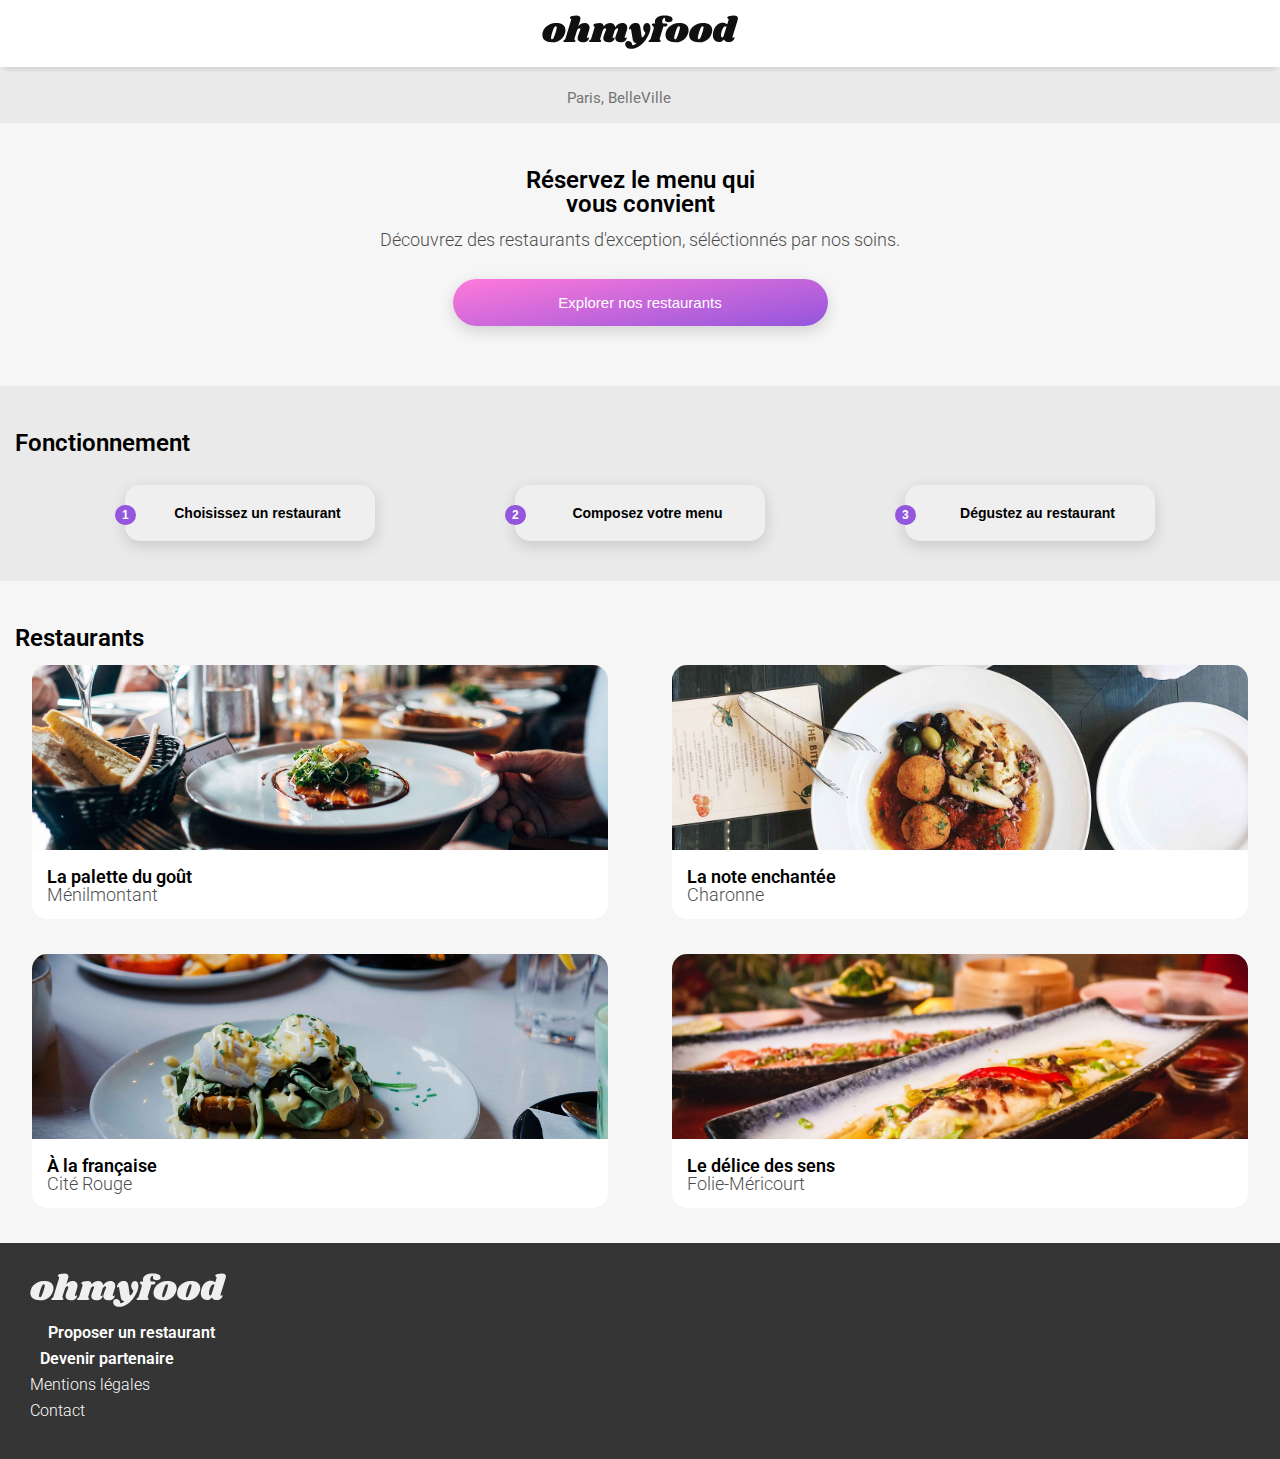
==== index.html @ f2807014 "resizing banner for desktop  menu pages" ====
<!DOCTYPE html>
<html lang="fr">
	<head>
		<meta charset="UTF-8" />
		<meta name="viewport" content="width=device-width, initial-scale=1.0" />
		<link rel="preconnect" href="https://fonts.gstatic.com" />
		<link
			href="https://fonts.googleapis.com/css2?family=Roboto:ital,wght@0,100;0,300;0,400;0,500;0,700;0,900;1,100;1,300;1,400;1,500;1,700;1,900&family=Shrikhand&display=swap"
			rel="stylesheet"
		/>
		<link
			rel="stylesheet"
			href="https://use.fontawesome.com/releases/v5.15.1/css/all.css"
			integrity="sha384-vp86vTRFVJgpjF9jiIGPEEqYqlDwgyBgEF109VFjmqGmIY/Y4HV4d3Gp2irVfcrp"
			crossorigin="anonymous"
		/>
		<link rel="stylesheet" href="styles/sass/main.css" />
		<title>Oh My Food</title>
	</head>
	<body>
		<header class="header">
			<a href="index.html">
				<img
					class="header__logo"
					src="images/logo/ohmyfood@2x.svg"
					alt="logo oh my food"
				/>
			</a>
		</header>
		<main>
			<section class="localisation">
				<form action="#">
					<i class="fas fa-map-marker-alt localisation-icon"></i>
					<input
						class="localisation__searchbar"
						type="text"
						placeholder="Paris, BelleVille"
						name="localisation"
					/>
				</form>
			</section>
			<section class="explorer">
				<h1 class="explorer__title">
					Réservez le menu qui <br />
					vous convient
				</h1>
				<p class="explorer_description">
					Découvrez des restaurants d'exception, séléctionnés par nos soins.
				</p>
				<button class="btn btn-gradient">Explorer nos restaurants</button>
			</section>
			<section class="fonctionnement">
				<h1 class="title">Fonctionnement</h1>
				<div class="container-flex">
					<div class="fonctionnement__step">
						<button class="fonctionnement__button btn">
							<i class="fas fa-mobile-alt fonctionnement__icon"></i>Choisissez
							un restaurant
						</button>
					</div>
					<div class="fonctionnement__step">
						<button class="fonctionnement__button btn">
							<i class="fas fa-list-ul fonctionnement__icon"></i> Composez votre
							menu
						</button>
					</div>
					<div class="fonctionnement__step">
						<button class="fonctionnement__button btn">
							<i class="fas fa-store fonctionnement__icon"></i>Dégustez au
							restaurant
						</button>
					</div>
				</div>
			</section>
			<section class="restaurant">
				<h1 class="title">Restaurants</h1>
				<div class="container-flex">
					<a href="menu/la_palette_du_goût.html">
						<article class="card-home">
							<img
								class="card-home__banner"
								src="images/restaurants/jay-wennington-N_Y88TWmGwA-unsplash.jpg"
								alt="La pelette du goût"
							/>
							<div class="card-home__content">
								<h2 class="card-home__title">
									La palette du goût
									<i class="far fa-heart like-icon"></i>
								</h2>
								<p>Ménilmontant</p>
							</div>
						</article>
					</a>
					<a href="menu/la_note_echantée.html">
						<article class="card-home">
							<img
								class="card-home__banner"
								src="images/restaurants/stil-u2Lp8tXIcjw-unsplash.jpg"
								alt="La note enchantée"
							/>
							<div class="card-home__content">
								<h2 class="card-home__title">
									La note enchantée <i class="far fa-heart like-icon"></i>
								</h2>
								<p>Charonne</p>
							</div>
						</article>
					</a>
					<a href="menu/à_la_française.html">
						<article class="card-home">
							<img
								class="card-home__banner"
								src="images/restaurants/toa-heftiba-DQKerTsQwi0-unsplash.jpg"
								alt="À la française"
							/>
							<div class="card-home__content">
								<h2 class="card-home__title">
									À la française <i class="far fa-heart like-icon"></i>
								</h2>
								<p>Cité Rouge</p>
							</div>
						</article>
					</a>
					<a href="menu/la_délice_des_sens.html">
						<article class="card-home">
							<img
								class="card-home__banner"
								src="images/restaurants/louis-hansel-shotsoflouis-qNBGVyOCY8Q-unsplash.jpg"
								alt="Le délice des sens"
							/>
							<div class="card-home__content">
								<h2 class="card-home__title">
									Le délice des sens
									<i class="far fa-heart like-icon"></i>
								</h2>
								<p>Folie-Méricourt</p>
							</div>
						</article>
					</a>
				</div>
			</section>
		</main>
		<footer class="footer">
			<nav class="footer__nav">
				<a href="index.html"
					><img
						class="footer__logo"
						src="images/logo/ohmyfood@2x.svg"
						alt="logo oh my food"
				/></a>

				<ul class="footer__list">
					<li class="footer__list-item">
						<i class="fas fa-utensils footer__icon footer__icon--first"></i>
						<a href="#">Proposer un restaurant</a>
					</li>
					<li class="footer__list-item">
						<i class="fas fa-hands-helping footer__icon"></i>
						<a href="#">Devenir partenaire</a>
					</li>
					<li class="footer__list-item"><a href="#">Mentions légales</a></li>
					<li class="footer__list-item"><a href="#">Contact</a></li>
				</ul>
			</nav>
		</footer>
	</body>
</html>
---- styles/sass/main.css ----
*,
*:before,
*:after {
  -webkit-box-sizing: border-box;
          box-sizing: border-box;
}

html,
body,
div,
span,
object,
iframe,
figure,
h1,
h2,
h3,
h4,
h5,
h6,
p,
blockquote,
pre,
a,
code,
em,
img,
small,
strike,
strong,
sub,
sup,
tt,
b,
u,
i,
ol,
ul,
li,
fieldset,
form,
label,
table,
caption,
tbody,
tfoot,
thead,
tr,
th,
td,
main,
canvas,
embed,
footer,
header,
nav,
section,
video {
  margin: 0;
  padding: 0;
  border: 0;
  font-size: 100%;
  font: inherit;
  vertical-align: baseline;
  text-rendering: optimizeLegibility;
  -webkit-font-smoothing: antialiased;
  -webkit-text-size-adjust: none;
     -moz-text-size-adjust: none;
      -ms-text-size-adjust: none;
          text-size-adjust: none;
}

footer,
header,
nav,
section,
main {
  display: block;
}

body {
  line-height: 1;
}

ol,
ul {
  list-style: none;
}

blockquote,
q {
  quotes: none;
}

blockquote:before,
blockquote:after,
q:before,
q:after {
  content: '';
  content: none;
}

table {
  border-collapse: collapse;
  border-spacing: 0;
}

input {
  -webkit-appearance: none;
  border-radius: 0;
}

a {
  text-decoration: none;
}

h1 {
  font-family: "Roboto", sans-serif;
  font-weight: 600;
  font-size: 24px;
  padding-bottom: 15px;
}

h3 {
  font-size: 14px;
  font-weight: 600;
  text-align: left;
}

h4 {
  font-size: 12px;
  font-weight: 200;
  text-align: left;
}

.title {
  padding: 45px 15px 15px 15px;
}

.title-restaurant {
  display: -webkit-box;
  display: -ms-flexbox;
  display: flex;
  -webkit-box-pack: justify;
      -ms-flex-pack: justify;
          justify-content: space-between;
}

.title-restaurant h1 {
  font-family: "Shrikhand", cursive;
}

.title-category {
  font-family: "Roboto", sans-serif;
  text-transform: uppercase;
  font-weight: 300;
  font-size: 14px;
  color: #353535;
  border-bottom: 3px solid #99e2d0;
  width: 30px;
  height: 20px;
}

p {
  font-family: "Roboto", sans-serif;
  font-weight: 300;
  opacity: 0.7;
  font-size: 18px;
  padding-bottom: 15px;
}

.btn {
  border: none;
  padding: 15px;
  border-radius: 15px;
  margin: 15px;
  -webkit-box-shadow: rgba(0, 0, 0, 0.15) 0px 5px 15px 0px;
          box-shadow: rgba(0, 0, 0, 0.15) 0px 5px 15px 0px;
}

.btn-menu {
  display: -webkit-box;
  display: -ms-flexbox;
  display: flex;
  -webkit-box-pack: justify;
      -ms-flex-pack: justify;
          justify-content: space-between;
  -webkit-box-align: end;
      -ms-flex-align: end;
          align-items: flex-end;
  width: 100%;
  margin: 15px 0 15px 0;
}

.btn-gradient {
  background: linear-gradient(170deg, #ff79da 0%, #9356dc 100%);
  color: white;
  font-size: 15px;
  border-radius: 25px;
  width: 60%;
}

@media (min-width: 1200px) {
  .btn-gradient {
    width: 30%;
  }
}

@media (min-width: 600px) {
  .btn-gradient {
    width: 30%;
  }
}

@media (min-width: 900px) {
  .btn-gradient {
    width: 30%;
  }
}

.like-icon:hover {
  background-color: red;
  color: red;
}

.footer {
  position: -webkit-sticky;
  position: sticky;
  top: 0;
  padding: 30px;
  background-color: #353535;
}

.footer__nav {
  color: white;
}

.footer__logo {
  max-width: 30%;
  -webkit-filter: invert(1);
          filter: invert(1);
}

.footer__list {
  padding-top: 15px;
}

.footer__list-item {
  padding-bottom: 10px;
}

.footer__list-item > :nth-child(n + 2) {
  font-weight: 600;
}

.footer__list-item > a {
  color: white;
  font-family: "Roboto", sans-serif;
  font-weight: 300;
  text-align: left;
}

.footer__icon {
  padding-right: 10px;
}

.footer__icon--first {
  padding-right: 18px;
}

.header {
  margin-bottom: 6px;
  padding: 15px;
  display: -webkit-box;
  display: -ms-flexbox;
  display: flex;
  -webkit-box-orient: vertical;
  -webkit-box-direction: normal;
      -ms-flex-direction: column;
          flex-direction: column;
  -webkit-box-align: center;
      -ms-flex-align: center;
          align-items: center;
  -webkit-box-shadow: rgba(0, 0, 0, 0.2) 0px 5px 10px;
          box-shadow: rgba(0, 0, 0, 0.2) 0px 5px 10px;
}

.localisation {
  padding: 15px;
  display: -webkit-box;
  display: -ms-flexbox;
  display: flex;
  -webkit-box-orient: vertical;
  -webkit-box-direction: normal;
      -ms-flex-direction: column;
          flex-direction: column;
  -webkit-box-align: center;
      -ms-flex-align: center;
          align-items: center;
  background-color: #eaeaea;
}

.localisation__icon {
  padding-right: 10px;
}

.localisation__searchbar {
  width: 150px;
  cursor: pointer;
  border: none;
  font-size: 15px;
  background-color: #eaeaea;
  font-family: "Roboto", sans-serif;
}

.localisation__searchbar::-webkit-input-placeholder {
  opacity: 1;
}

.localisation__searchbar:-ms-input-placeholder {
  opacity: 1;
}

.localisation__searchbar::-ms-input-placeholder {
  opacity: 1;
}

.localisation__searchbar::placeholder {
  opacity: 1;
}

.explorer {
  background-color: #f6f6f6;
  padding: 45px 15px 45px 15px;
  text-align: center;
}

.fonctionnement {
  padding-bottom: 25px;
  counter-reset: counterFonctionnement;
}

.fonctionnement__step {
  max-width: 100%;
  display: -webkit-box;
  display: -ms-flexbox;
  display: flex;
  -webkit-box-orient: vertical;
  -webkit-box-direction: normal;
      -ms-flex-direction: column;
          flex-direction: column;
  -webkit-box-align: center;
      -ms-flex-align: center;
          align-items: center;
}

.fonctionnement__button {
  font-size: 14px;
  font-weight: 600;
  padding: 20px;
  width: 250px;
  position: relative;
}

.fonctionnement__button::before {
  counter-increment: counterFonctionnement;
  content: counter(counterFonctionnement);
  color: white;
  background-color: #9356dc;
  border-radius: 100px;
  font-size: 12px;
  padding: 3px 7px 3px 7px;
  left: -10px;
  position: absolute;
}

.fonctionnement__button:hover {
  background-color: #e9d8fd;
}

.fonctionnement__button:hover .fonctionnement__icon {
  color: #9356dc;
}

.fonctionnement__icon {
  padding-right: 15px;
}

.restaurant {
  background-color: #f6f6f6;
}

.card-home {
  max-width: 90%;
  margin: auto;
  border-radius: 15px;
  background-color: white;
}

.card-home__banner {
  -o-object-fit: cover;
     object-fit: cover;
  width: 100%;
  height: 185px;
  border-radius: 15px 15px 0 0;
}

.card-home__content {
  margin: 15px;
  color: black;
}

.card-home__title {
  font-family: "Roboto", sans-serif;
  font-size: 18px;
  font-weight: 600;
  display: -webkit-box;
  display: -ms-flexbox;
  display: flex;
  -webkit-box-pack: justify;
      -ms-flex-pack: justify;
          justify-content: space-between;
}

@media (min-width: 1200px) {
  .container-flex {
    display: -webkit-box;
    display: -ms-flexbox;
    display: flex;
    -webkit-box-orient: horizontal;
    -webkit-box-direction: normal;
        -ms-flex-flow: row wrap;
            flex-flow: row wrap;
    -webkit-box-pack: space-evenly;
        -ms-flex-pack: space-evenly;
            justify-content: space-evenly;
    -webkit-box-ordinal-group: 3;
        -ms-flex-order: 2;
            order: 2;
  }
  .container-flex > a {
    width: 50%;
    margin-bottom: 20px;
  }
}

main {
  background-color: #eaeaea;
  position: relative;
  top: 0;
  left: 0;
}

.banner {
  max-width: 100%;
}

.banner__image {
  width: 100%;
  position: relative;
  top: 0;
  left: 0;
}

@media (min-width: 1200px) {
  .banner {
    height: 350px;
  }
}

.container {
  background-color: #eaeaea;
  position: relative;
  top: -50px;
  left: 0px;
  right: 0px;
  border-radius: 35px 35px 0 0;
  padding: 30px;
}

.commande {
  padding: 15px;
  display: -webkit-box;
  display: -ms-flexbox;
  display: flex;
  -webkit-box-orient: vertical;
  -webkit-box-direction: normal;
      -ms-flex-direction: column;
          flex-direction: column;
  -webkit-box-align: center;
      -ms-flex-align: center;
          align-items: center;
}
/*# sourceMappingURL=main.css.map */
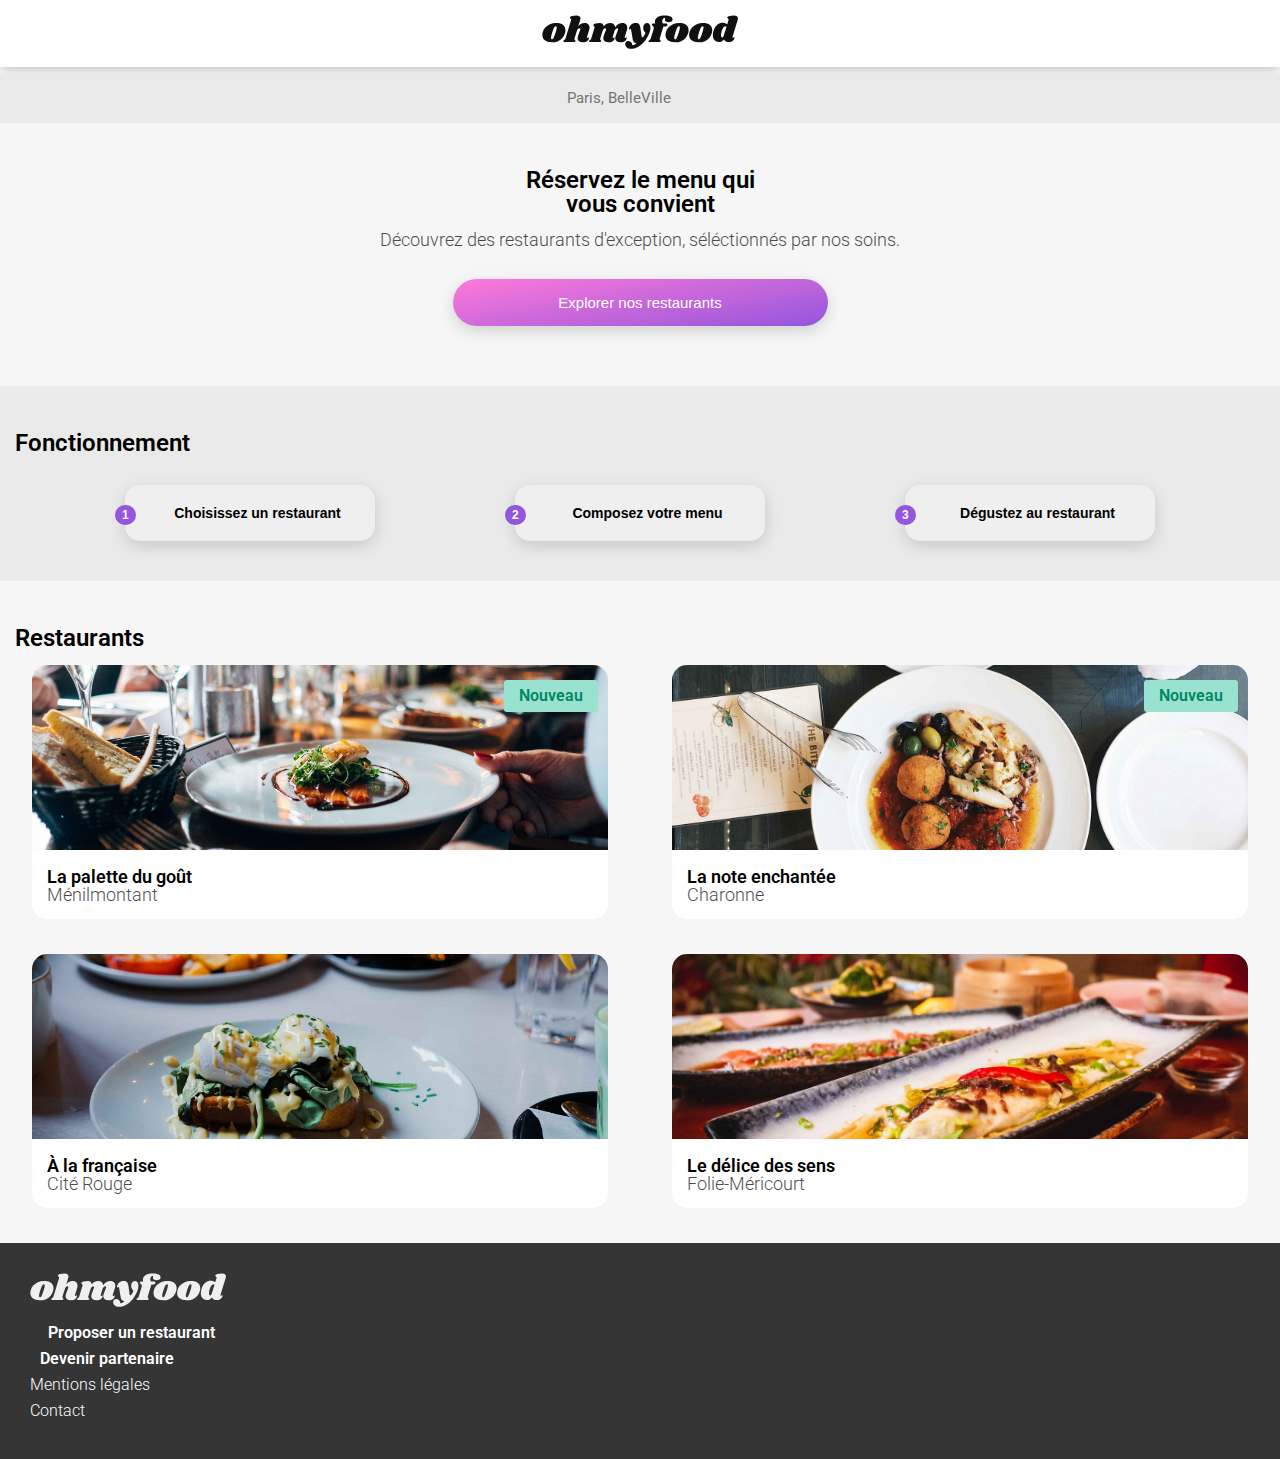
==== commit aec1ae36: "responsive side on deskstop version" ====
--- a/index.html
+++ b/index.html
@@ -82,6 +82,7 @@
 								src="images/restaurants/jay-wennington-N_Y88TWmGwA-unsplash.jpg"
 								alt="La pelette du goût"
 							/>
+							<strong class="title-new card-home__title-new">Nouveau</strong>
 							<div class="card-home__content">
 								<h2 class="card-home__title">
 									La palette du goût
@@ -98,6 +99,7 @@
 								src="images/restaurants/stil-u2Lp8tXIcjw-unsplash.jpg"
 								alt="La note enchantée"
 							/>
+							<strong class="title-new card-home__title-new">Nouveau</strong>
 							<div class="card-home__content">
 								<h2 class="card-home__title">
 									La note enchantée <i class="far fa-heart like-icon"></i>
--- a/styles/sass/main.css
+++ b/styles/sass/main.css
@@ -161,6 +161,11 @@
   height: 20px;
 }
 
+.title-new {
+  font-family: "Roboto", sans-serif;
+  font-weight: 600;
+}
+
 p {
   font-family: "Roboto", sans-serif;
   font-weight: 300;
@@ -395,6 +400,17 @@
   margin: auto;
   border-radius: 15px;
   background-color: white;
+  position: relative;
+}
+
+.card-home__title-new {
+  background-color: #99e2d0;
+  color: #008766;
+  padding: 8px 15px 8px 15px;
+  border-radius: 3px;
+  position: absolute;
+  top: 15px;
+  right: 10px;
 }
 
 .card-home__banner {
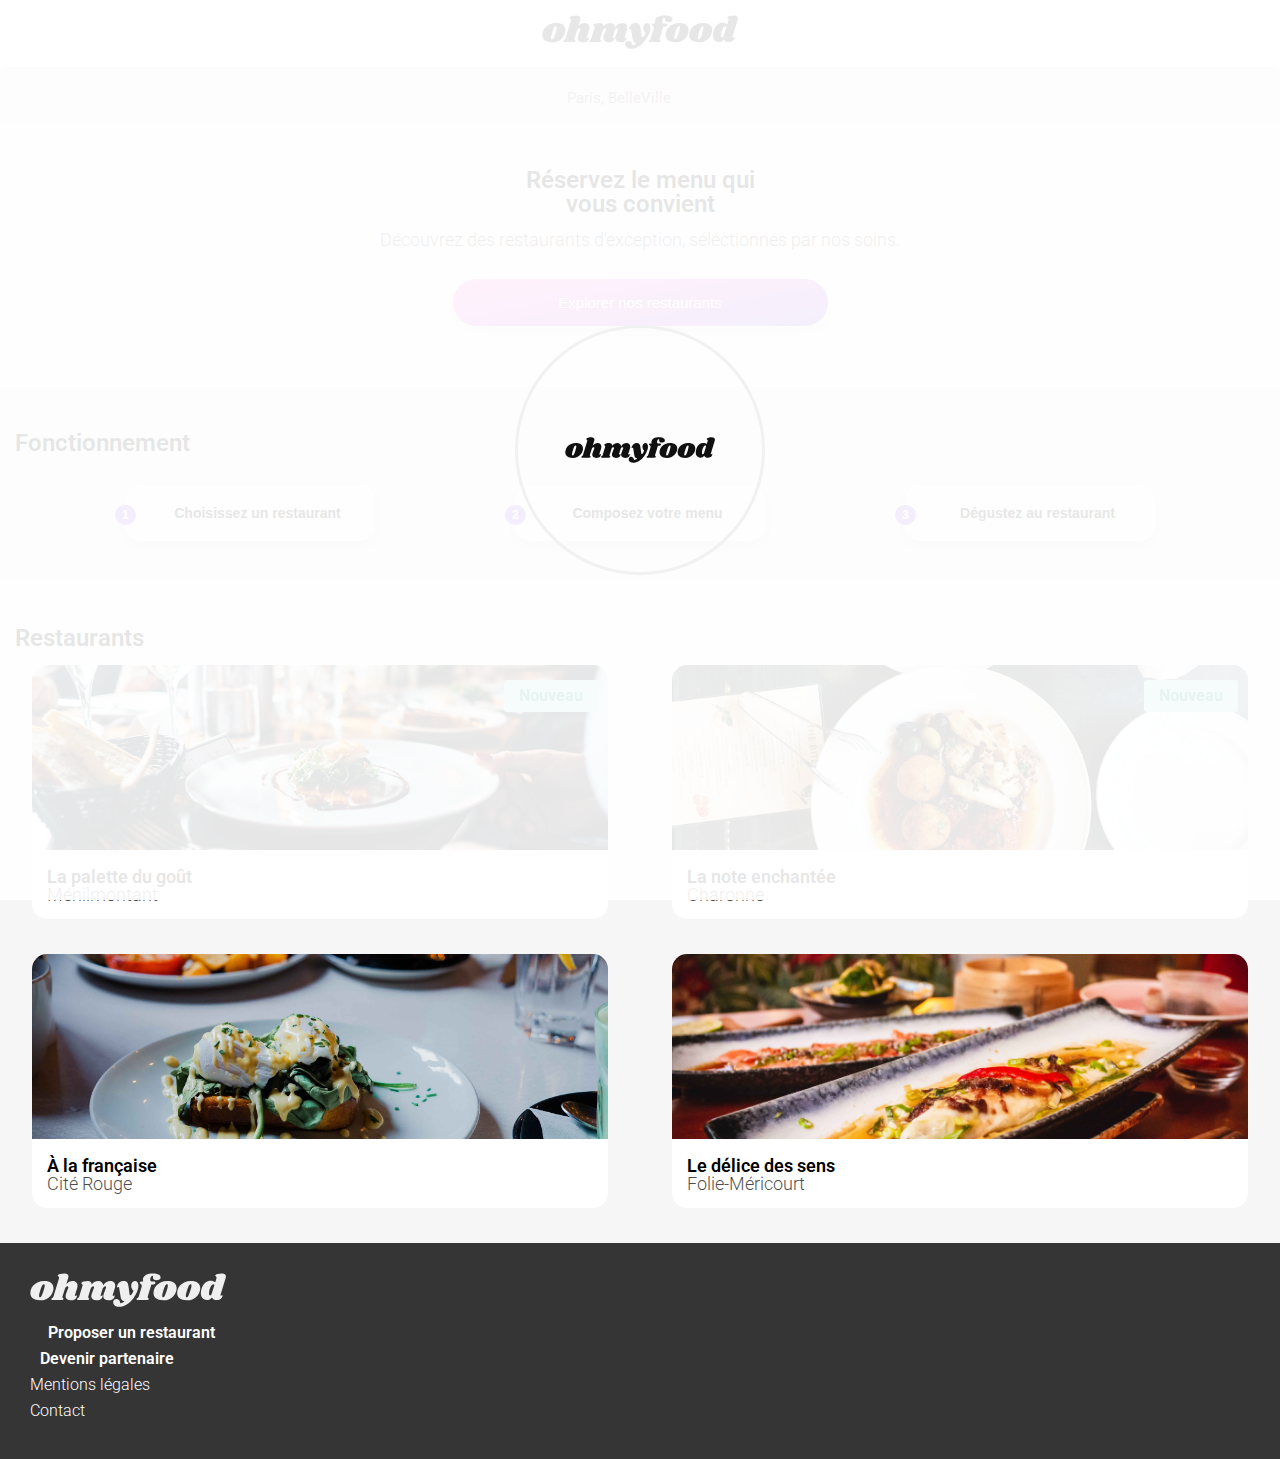
==== commit f4402728: "Adding loader to the page" ====
--- a/index.html
+++ b/index.html
@@ -18,6 +18,12 @@
 		<title>Oh My Food</title>
 	</head>
 	<body>
+		<div class="loader-page">
+			<div class="wrapper">
+				<div class="circle"></div>
+				<img src="images/logo/ohmyfood@2x.svg" alt="logo" />
+			</div>
+		</div>
 		<header class="header">
 			<a href="index.html">
 				<img
@@ -86,7 +92,10 @@
 							<div class="card-home__content">
 								<h2 class="card-home__title">
 									La palette du goût
-									<i class="far fa-heart like-icon"></i>
+									<span class="like">
+										<i class="far fa-heart dislike-icon"></i>
+										<i class="fas fa-heart like-icon"></i>
+									</span>
 								</h2>
 								<p>Ménilmontant</p>
 							</div>
@@ -102,7 +111,11 @@
 							<strong class="title-new card-home__title-new">Nouveau</strong>
 							<div class="card-home__content">
 								<h2 class="card-home__title">
-									La note enchantée <i class="far fa-heart like-icon"></i>
+									La note enchantée
+									<span class="like">
+										<i class="far fa-heart dislike-icon"></i>
+										<i class="fas fa-heart like-icon"></i>
+									</span>
 								</h2>
 								<p>Charonne</p>
 							</div>
@@ -117,7 +130,11 @@
 							/>
 							<div class="card-home__content">
 								<h2 class="card-home__title">
-									À la française <i class="far fa-heart like-icon"></i>
+									À la française
+									<span class="like">
+										<i class="far fa-heart dislike-icon"></i>
+										<i class="fas fa-heart like-icon"></i>
+									</span>
 								</h2>
 								<p>Cité Rouge</p>
 							</div>
@@ -133,7 +150,10 @@
 							<div class="card-home__content">
 								<h2 class="card-home__title">
 									Le délice des sens
-									<i class="far fa-heart like-icon"></i>
+									<span class="like">
+										<i class="far fa-heart dislike-icon"></i>
+										<i class="fas fa-heart like-icon"></i>
+									</span>
 								</h2>
 								<p>Folie-Méricourt</p>
 							</div>
--- a/styles/sass/main.css
+++ b/styles/sass/main.css
@@ -1,3 +1,86 @@
+.wrapper .loading-spinner__logo {
+  width: 200px;
+}
+
+.loader-page {
+  display: -webkit-box;
+  display: -ms-flexbox;
+  display: flex;
+  -webkit-box-pack: center;
+      -ms-flex-pack: center;
+          justify-content: center;
+  -webkit-box-align: center;
+      -ms-flex-align: center;
+          align-items: center;
+  position: fixed;
+  width: 100vw;
+  height: 100vh;
+  background-color: rgba(255, 255, 255, 0.9);
+  -webkit-animation: loader 1s ease-in-out both;
+          animation: loader 1s ease-in-out both;
+  -webkit-animation-delay: 3s;
+          animation-delay: 3s;
+  z-index: 1;
+}
+
+.loader-page .wrapper {
+  position: relative;
+}
+
+.loader-page .wrapper img {
+  position: absolute;
+  width: 150px;
+  top: 50%;
+  left: 50%;
+  -webkit-transform: translate(-50%, -50%);
+          transform: translate(-50%, -50%);
+}
+
+.loader-page .wrapper .circle {
+  width: 250px;
+  height: 250px;
+  border-radius: 50%;
+  border: 3px solid #f1f1f1;
+  -webkit-animation: 1s linear infinite alternate spin;
+          animation: 1s linear infinite alternate spin;
+}
+
+@-webkit-keyframes spin {
+  from {
+    -webkit-box-shadow: 0 0 0 #9356dc, 0 0 0 #ff79da, 0 0 0 #99e2d0, 0 0 0 #ff79da;
+            box-shadow: 0 0 0 #9356dc, 0 0 0 #ff79da, 0 0 0 #99e2d0, 0 0 0 #ff79da;
+  }
+  to {
+    -webkit-box-shadow: 0 -10px 0 #9356dc, -10px 0 0 #ff79da, 0 10px 0 #99e2d0, 10px 0 0 #ff79da;
+            box-shadow: 0 -10px 0 #9356dc, -10px 0 0 #ff79da, 0 10px 0 #99e2d0, 10px 0 0 #ff79da;
+  }
+}
+
+@keyframes spin {
+  from {
+    -webkit-box-shadow: 0 0 0 #9356dc, 0 0 0 #ff79da, 0 0 0 #99e2d0, 0 0 0 #ff79da;
+            box-shadow: 0 0 0 #9356dc, 0 0 0 #ff79da, 0 0 0 #99e2d0, 0 0 0 #ff79da;
+  }
+  to {
+    -webkit-box-shadow: 0 -10px 0 #9356dc, -10px 0 0 #ff79da, 0 10px 0 #99e2d0, 10px 0 0 #ff79da;
+            box-shadow: 0 -10px 0 #9356dc, -10px 0 0 #ff79da, 0 10px 0 #99e2d0, 10px 0 0 #ff79da;
+  }
+}
+
+@-webkit-keyframes loader {
+  100% {
+    opacity: 0;
+    z-index: -10;
+  }
+}
+
+@keyframes loader {
+  100% {
+    opacity: 0;
+    z-index: -10;
+  }
+}
+
 *,
 *:before,
 *:after {
@@ -187,12 +270,6 @@
   display: -webkit-box;
   display: -ms-flexbox;
   display: flex;
-  -webkit-box-pack: justify;
-      -ms-flex-pack: justify;
-          justify-content: space-between;
-  -webkit-box-align: end;
-      -ms-flex-align: end;
-          align-items: flex-end;
   width: 100%;
   margin: 15px 0 15px 0;
 }
@@ -223,9 +300,50 @@
   }
 }
 
-.like-icon:hover {
-  background-color: red;
-  color: red;
+.check-btn {
+  background-color: #99e2d0;
+  display: -webkit-box;
+  display: -ms-flexbox;
+  display: flex;
+  -webkit-box-pack: center;
+      -ms-flex-pack: center;
+          justify-content: center;
+  -webkit-box-align: center;
+      -ms-flex-align: center;
+          align-items: center;
+  width: 50px;
+  height: 50px;
+  margin-right: -100px;
+}
+
+.like .dislike-icon {
+  color: #9356dc;
+  position: relative;
+  opacity: 1;
+  -webkit-transition: all 100ms;
+  transition: all 100ms;
+}
+
+.like .dislike-icon:hover {
+  opacity: 0;
+}
+
+.like .like-icon {
+  color: #9356dc;
+  position: relative;
+  left: -22px;
+  opacity: 0;
+  -webkit-transition: all 100ms;
+  transition: all 100ms;
+}
+
+.like .like-icon:hover {
+  opacity: 1;
+}
+
+.check-icon {
+  font-size: 22px;
+  color: white;
 }
 
 .footer {
@@ -467,6 +585,14 @@
   left: 0;
 }
 
+.header .back-button {
+  text-decoration: none;
+  color: black;
+  position: absolute;
+  left: 25px;
+  padding-top: 10px;
+}
+
 .banner {
   max-width: 100%;
 }
@@ -479,8 +605,12 @@
 }
 
 @media (min-width: 1200px) {
-  .banner {
-    height: 350px;
+  .banner__image {
+    -o-object-fit: cover;
+       object-fit: cover;
+    max-height: 350px;
+    -o-object-position: 50% 50%;
+       object-position: 50% 50%;
   }
 }
 
@@ -507,4 +637,25 @@
       -ms-flex-align: center;
           align-items: center;
 }
+
+.menu {
+  display: -webkit-box;
+  display: -ms-flexbox;
+  display: flex;
+  -webkit-box-orient: vertical;
+  -webkit-box-direction: normal;
+      -ms-flex-flow: column;
+          flex-flow: column;
+  -ms-flex-item-align: center;
+      align-self: center;
+}
+
+.menu h4 {
+  display: -webkit-box;
+  display: -ms-flexbox;
+  display: flex;
+  -webkit-box-pack: justify;
+      -ms-flex-pack: justify;
+          justify-content: space-between;
+}
 /*# sourceMappingURL=main.css.map */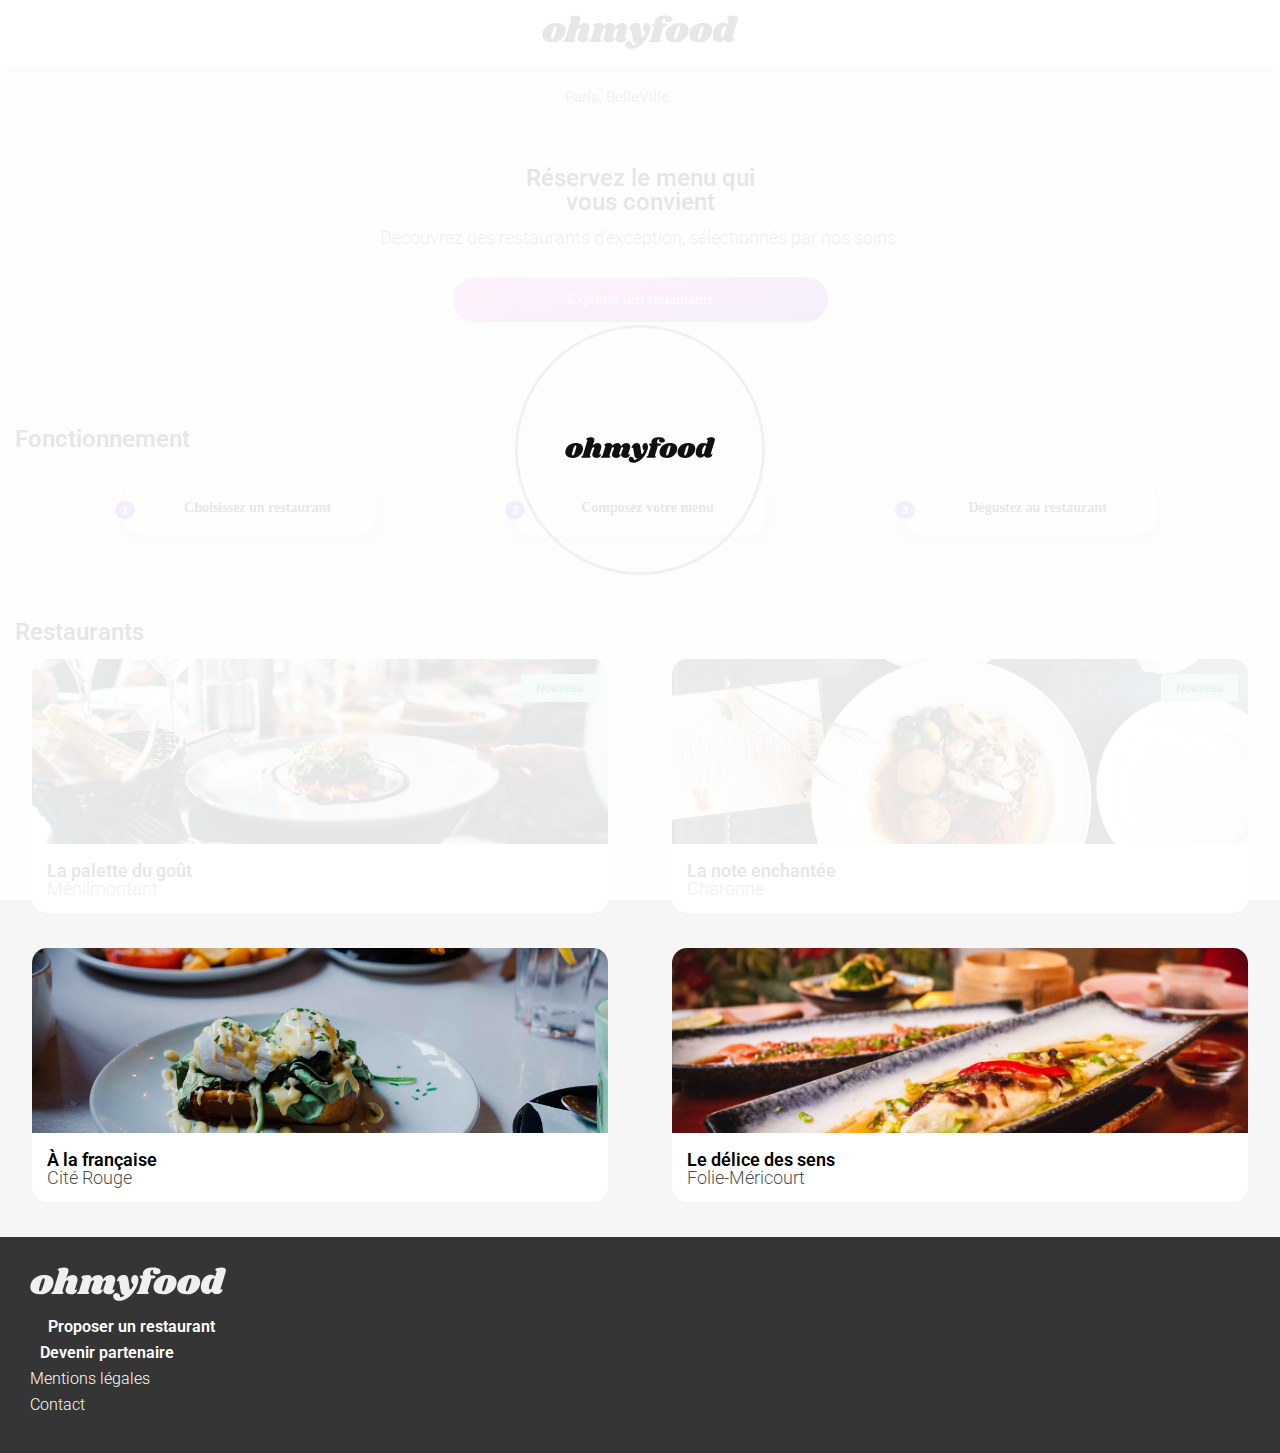
==== commit 7a68266b: "fixing all the issues on wcs validator" ====
--- a/index.html
+++ b/index.html
@@ -14,7 +14,7 @@
 			integrity="sha384-vp86vTRFVJgpjF9jiIGPEEqYqlDwgyBgEF109VFjmqGmIY/Y4HV4d3Gp2irVfcrp"
 			crossorigin="anonymous"
 		/>
-		<link rel="stylesheet" href="styles/sass/main.css" />
+		<link rel="stylesheet" href="styles/css/main.css" />
 		<title>Oh My Food</title>
 	</head>
 	<body>
@@ -34,7 +34,7 @@
 			</a>
 		</header>
 		<main>
-			<section class="localisation">
+			<div class="localisation">
 				<form action="#">
 					<i class="fas fa-map-marker-alt localisation-icon"></i>
 					<input
@@ -44,8 +44,8 @@
 						name="localisation"
 					/>
 				</form>
-			</section>
-			<section class="explorer">
+			</div>
+			<div class="explorer">
 				<h1 class="explorer__title">
 					Réservez le menu qui <br />
 					vous convient
@@ -54,8 +54,8 @@
 					Découvrez des restaurants d'exception, séléctionnés par nos soins.
 				</p>
 				<button class="btn btn-gradient">Explorer nos restaurants</button>
-			</section>
-			<section class="fonctionnement">
+			</div>
+			<div class="fonctionnement">
 				<h1 class="title">Fonctionnement</h1>
 				<div class="container-flex">
 					<div class="fonctionnement__step">
@@ -77,7 +77,7 @@
 						</button>
 					</div>
 				</div>
-			</section>
+			</div>
 			<section class="restaurant">
 				<h1 class="title">Restaurants</h1>
 				<div class="container-flex">
--- a/styles/css/main.css
+++ b/styles/css/main.css
@@ -0,0 +1,763 @@
+.wrapper .loading-spinner__logo {
+  width: 200px;
+}
+
+.loader-page {
+  display: -webkit-box;
+  display: -ms-flexbox;
+  display: flex;
+  -webkit-box-pack: center;
+      -ms-flex-pack: center;
+          justify-content: center;
+  -webkit-box-align: center;
+      -ms-flex-align: center;
+          align-items: center;
+  position: fixed;
+  width: 100vw;
+  height: 100vh;
+  background-color: rgba(255, 255, 255, 0.9);
+  -webkit-animation: loader 1s ease-in-out both;
+          animation: loader 1s ease-in-out both;
+  -webkit-animation-delay: 3s;
+          animation-delay: 3s;
+  z-index: 1;
+}
+
+.loader-page .wrapper {
+  position: relative;
+}
+
+.loader-page .wrapper img {
+  position: absolute;
+  width: 150px;
+  top: 50%;
+  left: 50%;
+  -webkit-transform: translate(-50%, -50%);
+          transform: translate(-50%, -50%);
+}
+
+.loader-page .wrapper .circle {
+  width: 250px;
+  height: 250px;
+  border-radius: 50%;
+  border: 3px solid #f1f1f1;
+  -webkit-animation: 1s linear infinite alternate spin;
+          animation: 1s linear infinite alternate spin;
+}
+
+@-webkit-keyframes spin {
+  from {
+    -webkit-box-shadow: 0 0 0 #9356dc, 0 0 0 #ff79da, 0 0 0 #99e2d0, 0 0 0 #ff79da;
+            box-shadow: 0 0 0 #9356dc, 0 0 0 #ff79da, 0 0 0 #99e2d0, 0 0 0 #ff79da;
+  }
+  to {
+    -webkit-box-shadow: 0 -10px 0 #9356dc, -10px 0 0 #ff79da, 0 10px 0 #99e2d0, 10px 0 0 #ff79da;
+            box-shadow: 0 -10px 0 #9356dc, -10px 0 0 #ff79da, 0 10px 0 #99e2d0, 10px 0 0 #ff79da;
+  }
+}
+
+@keyframes spin {
+  from {
+    -webkit-box-shadow: 0 0 0 #9356dc, 0 0 0 #ff79da, 0 0 0 #99e2d0, 0 0 0 #ff79da;
+            box-shadow: 0 0 0 #9356dc, 0 0 0 #ff79da, 0 0 0 #99e2d0, 0 0 0 #ff79da;
+  }
+  to {
+    -webkit-box-shadow: 0 -10px 0 #9356dc, -10px 0 0 #ff79da, 0 10px 0 #99e2d0, 10px 0 0 #ff79da;
+            box-shadow: 0 -10px 0 #9356dc, -10px 0 0 #ff79da, 0 10px 0 #99e2d0, 10px 0 0 #ff79da;
+  }
+}
+
+@-webkit-keyframes loader {
+  100% {
+    opacity: 0;
+    z-index: -10;
+  }
+}
+
+@keyframes loader {
+  100% {
+    opacity: 0;
+    z-index: -10;
+  }
+}
+
+.grow {
+  -webkit-animation: fadeOut 1s ease-in-out both;
+          animation: fadeOut 1s ease-in-out both;
+}
+
+@-webkit-keyframes fadeOut {
+  from {
+    opacity: 0;
+    -webkit-transform: translate(0, 0);
+            transform: translate(0, 0);
+  }
+  to {
+    opacity: 1;
+    -webkit-transform: translate(0px, -5px);
+            transform: translate(0px, -5px);
+  }
+}
+
+@keyframes fadeOut {
+  from {
+    opacity: 0;
+    -webkit-transform: translate(0, 0);
+            transform: translate(0, 0);
+  }
+  to {
+    opacity: 1;
+    -webkit-transform: translate(0px, -5px);
+            transform: translate(0px, -5px);
+  }
+}
+
+.fade-0 {
+  -webkit-animation-delay: 0s;
+          animation-delay: 0s;
+}
+
+.fade-1 {
+  -webkit-animation-delay: 0.16667s;
+          animation-delay: 0.16667s;
+}
+
+.fade-2 {
+  -webkit-animation-delay: 0.33333s;
+          animation-delay: 0.33333s;
+}
+
+.fade-3 {
+  -webkit-animation-delay: 0.5s;
+          animation-delay: 0.5s;
+}
+
+*,
+*:before,
+*:after {
+  -webkit-box-sizing: border-box;
+          box-sizing: border-box;
+  margin: 0;
+  padding: 0;
+  border: 0;
+  font-size: 100%;
+  font: inherit;
+  vertical-align: baseline;
+}
+
+/* 
+html,
+body,
+div,
+span,
+figure,
+h1,
+h2,
+h3,
+h4,
+h5,
+h6,
+p,
+blockquote,
+pre,
+a,
+code,
+em,
+img,
+small,
+strong,
+tt,
+i,
+ol,
+ul,
+li,
+form,
+label,
+table,
+caption,
+tbody,
+tfoot,
+thead,
+tr,
+th,
+td,
+main,
+footer,
+header,
+nav,
+section {
+	margin: 0;
+	padding: 0;
+	border: 0;
+	font-size: 100%;
+	font: inherit;
+	vertical-align: baseline;
+	text-rendering: optimizeLegibility;
+	-webkit-font-smoothing: antialiased;
+	text-size-adjust: none;
+}
+*/
+footer,
+header,
+nav,
+section,
+main {
+  display: block;
+}
+
+body {
+  line-height: 1;
+}
+
+ol,
+ul {
+  list-style: none;
+}
+
+blockquote,
+q {
+  quotes: none;
+}
+
+blockquote:before,
+blockquote:after,
+q:before,
+q:after {
+  content: '';
+  content: none;
+}
+
+table {
+  border-collapse: collapse;
+  border-spacing: 0;
+}
+
+input {
+  -webkit-appearance: none;
+  border-radius: 0;
+}
+
+a {
+  text-decoration: none;
+}
+
+h1 {
+  font-family: "Roboto", sans-serif;
+  font-weight: 600;
+  font-size: 24px;
+  padding-bottom: 15px;
+}
+
+h3 {
+  font-family: "Roboto", sans-serif;
+  font-size: 14px;
+  font-weight: 600;
+  text-align: left;
+}
+
+h4 {
+  font-family: "Roboto", sans-serif;
+  font-size: 12px;
+  font-weight: 400;
+  text-align: left;
+}
+
+.title {
+  padding: 45px 15px 15px 15px;
+}
+
+.title-restaurant {
+  display: -webkit-box;
+  display: -ms-flexbox;
+  display: flex;
+  -webkit-box-pack: justify;
+      -ms-flex-pack: justify;
+          justify-content: space-between;
+}
+
+.title-restaurant h1 {
+  font-family: "Shrikhand", cursive;
+}
+
+.title-category {
+  font-family: "Roboto", sans-serif;
+  text-transform: uppercase;
+  font-weight: 300;
+  font-size: 14px;
+  color: #353535;
+  border-bottom: 3px solid #99e2d0;
+  width: 30px;
+  height: 20px;
+}
+
+.title-new {
+  font-family: "Roboto", sans-serif;
+  font-weight: 600;
+}
+
+p {
+  font-family: "Roboto", sans-serif;
+  font-weight: 300;
+  opacity: 0.7;
+  font-size: 18px;
+  padding-bottom: 15px;
+}
+
+strong {
+  font-family: "Roboto", sans-serif;
+  font-size: 12px;
+}
+
+.btn {
+  border: none;
+  padding: 15px;
+  border-radius: 15px;
+  margin: 15px;
+  -webkit-box-shadow: rgba(0, 0, 0, 0.15) 0px 5px 15px 0px;
+          box-shadow: rgba(0, 0, 0, 0.15) 0px 5px 15px 0px;
+}
+
+.btn-menu {
+  display: -webkit-box;
+  display: -ms-flexbox;
+  display: flex;
+  width: 100%;
+  margin: 15px 0 15px 0;
+}
+
+.btn-gradient {
+  background: linear-gradient(170deg, #ff79da 0%, #9356dc 100%);
+  color: white;
+  font-size: 15px;
+  border-radius: 25px;
+  width: 60%;
+}
+
+@media (min-width: 1200px) {
+  .btn-gradient {
+    width: 30%;
+  }
+}
+
+@media (min-width: 600px) {
+  .btn-gradient {
+    width: 30%;
+  }
+}
+
+@media (min-width: 900px) {
+  .btn-gradient {
+    width: 30%;
+  }
+}
+
+.like .dislike-icon {
+  color: #9356dc;
+  position: relative;
+  opacity: 1;
+  -webkit-transition: all 100ms;
+  transition: all 100ms;
+}
+
+.like .dislike-icon:hover {
+  opacity: 0;
+}
+
+.like .like-icon {
+  color: #9356dc;
+  position: relative;
+  left: -22px;
+  opacity: 0;
+  -webkit-transition: all 100ms;
+  transition: all 100ms;
+}
+
+.like .like-icon:hover {
+  opacity: 1;
+}
+
+.footer {
+  position: -webkit-sticky;
+  position: sticky;
+  top: 0;
+  padding: 30px;
+  background-color: #353535;
+}
+
+.footer__nav {
+  color: white;
+}
+
+.footer__logo {
+  max-width: 30%;
+  -webkit-filter: invert(1);
+          filter: invert(1);
+}
+
+.footer__list {
+  padding-top: 15px;
+}
+
+.footer__list-item {
+  padding-bottom: 10px;
+}
+
+.footer__list-item > :nth-child(n + 2) {
+  font-weight: 600;
+}
+
+.footer__list-item > a {
+  color: white;
+  font-family: "Roboto", sans-serif;
+  font-weight: 300;
+  text-align: left;
+}
+
+.footer__icon {
+  padding-right: 10px;
+}
+
+.footer__icon--first {
+  padding-right: 18px;
+}
+
+.header {
+  margin-bottom: 6px;
+  padding: 15px;
+  display: -webkit-box;
+  display: -ms-flexbox;
+  display: flex;
+  -webkit-box-orient: vertical;
+  -webkit-box-direction: normal;
+      -ms-flex-direction: column;
+          flex-direction: column;
+  -webkit-box-align: center;
+      -ms-flex-align: center;
+          align-items: center;
+  -webkit-box-shadow: rgba(0, 0, 0, 0.2) 0px 5px 10px;
+          box-shadow: rgba(0, 0, 0, 0.2) 0px 5px 10px;
+}
+
+.localisation {
+  padding: 15px;
+  display: -webkit-box;
+  display: -ms-flexbox;
+  display: flex;
+  -webkit-box-orient: vertical;
+  -webkit-box-direction: normal;
+      -ms-flex-direction: column;
+          flex-direction: column;
+  -webkit-box-align: center;
+      -ms-flex-align: center;
+          align-items: center;
+  background-color: #eaeaea;
+}
+
+.localisation__icon {
+  padding-right: 10px;
+}
+
+.localisation__searchbar {
+  width: 150px;
+  cursor: pointer;
+  border: none;
+  font-size: 15px;
+  background-color: #eaeaea;
+  font-family: "Roboto", sans-serif;
+}
+
+.localisation__searchbar::-webkit-input-placeholder {
+  opacity: 1;
+}
+
+.localisation__searchbar:-ms-input-placeholder {
+  opacity: 1;
+}
+
+.localisation__searchbar::-ms-input-placeholder {
+  opacity: 1;
+}
+
+.localisation__searchbar::placeholder {
+  opacity: 1;
+}
+
+.explorer {
+  background-color: #f6f6f6;
+  padding: 45px 15px 45px 15px;
+  text-align: center;
+}
+
+.fonctionnement {
+  padding-bottom: 25px;
+  counter-reset: counterFonctionnement;
+}
+
+.fonctionnement__step {
+  max-width: 100%;
+  display: -webkit-box;
+  display: -ms-flexbox;
+  display: flex;
+  -webkit-box-orient: vertical;
+  -webkit-box-direction: normal;
+      -ms-flex-direction: column;
+          flex-direction: column;
+  -webkit-box-align: center;
+      -ms-flex-align: center;
+          align-items: center;
+}
+
+.fonctionnement__button {
+  font-size: 14px;
+  font-weight: 600;
+  padding: 20px;
+  width: 250px;
+  position: relative;
+}
+
+.fonctionnement__button::before {
+  counter-increment: counterFonctionnement;
+  content: counter(counterFonctionnement);
+  color: white;
+  background-color: #9356dc;
+  border-radius: 100px;
+  font-size: 12px;
+  padding: 3px 7px 3px 7px;
+  left: -10px;
+  position: absolute;
+}
+
+.fonctionnement__button:hover {
+  background-color: #e9d8fd;
+}
+
+.fonctionnement__button:hover .fonctionnement__icon {
+  color: #9356dc;
+}
+
+.fonctionnement__icon {
+  padding-right: 15px;
+}
+
+.restaurant {
+  background-color: #f6f6f6;
+}
+
+.card-home {
+  max-width: 90%;
+  margin: auto;
+  border-radius: 15px;
+  background-color: white;
+  position: relative;
+}
+
+.card-home__title-new {
+  background-color: #99e2d0;
+  color: #008766;
+  padding: 8px 15px 8px 15px;
+  border-radius: 3px;
+  position: absolute;
+  top: 15px;
+  right: 10px;
+}
+
+.card-home__banner {
+  -o-object-fit: cover;
+     object-fit: cover;
+  width: 100%;
+  height: 185px;
+  border-radius: 15px 15px 0 0;
+}
+
+.card-home__content {
+  margin: 15px;
+  color: black;
+}
+
+.card-home__title {
+  font-family: "Roboto", sans-serif;
+  font-size: 18px;
+  font-weight: 600;
+  display: -webkit-box;
+  display: -ms-flexbox;
+  display: flex;
+  -webkit-box-pack: justify;
+      -ms-flex-pack: justify;
+          justify-content: space-between;
+}
+
+@media (min-width: 1200px) {
+  .container-flex {
+    display: -webkit-box;
+    display: -ms-flexbox;
+    display: flex;
+    -webkit-box-orient: horizontal;
+    -webkit-box-direction: normal;
+        -ms-flex-flow: row wrap;
+            flex-flow: row wrap;
+    -webkit-box-pack: space-evenly;
+        -ms-flex-pack: space-evenly;
+            justify-content: space-evenly;
+    -webkit-box-ordinal-group: 3;
+        -ms-flex-order: 2;
+            order: 2;
+  }
+  .container-flex > a {
+    width: 50%;
+    margin-bottom: 20px;
+  }
+}
+
+main {
+  background-color: #eaeaea;
+  position: relative;
+  top: 0;
+  left: 0;
+}
+
+.header .back-button {
+  text-decoration: none;
+  color: black;
+  position: absolute;
+  left: 25px;
+  padding-top: 10px;
+}
+
+.banner {
+  max-width: 100%;
+}
+
+.banner__image {
+  width: 100%;
+  position: relative;
+  top: 0;
+  left: 0;
+}
+
+@media (min-width: 1200px) {
+  .banner__image {
+    -o-object-fit: cover;
+       object-fit: cover;
+    max-height: 350px;
+    -o-object-position: 50% 50%;
+       object-position: 50% 50%;
+  }
+}
+
+.container {
+  background-color: #eaeaea;
+  position: relative;
+  top: -50px;
+  left: 0px;
+  right: 0px;
+  border-radius: 35px 35px 0 0;
+  padding: 30px;
+}
+
+.commande {
+  padding: 15px;
+  display: -webkit-box;
+  display: -ms-flexbox;
+  display: flex;
+  -webkit-box-orient: vertical;
+  -webkit-box-direction: normal;
+      -ms-flex-direction: column;
+          flex-direction: column;
+  -webkit-box-align: center;
+      -ms-flex-align: center;
+          align-items: center;
+}
+
+.menu-plat {
+  background-color: #eaeaea;
+  width: 280px;
+  border-radius: 15px;
+  overflow: hidden;
+  display: -webkit-box;
+  display: -ms-flexbox;
+  display: flex;
+  padding: 15px;
+  margin: 1rem 0;
+  cursor: pointer;
+  -webkit-box-shadow: rgba(0, 0, 0, 0.15) 0px 5px 15px 0px;
+          box-shadow: rgba(0, 0, 0, 0.15) 0px 5px 15px 0px;
+}
+
+.menu-plat .menu {
+  -webkit-box-flex: 1;
+      -ms-flex: 1;
+          flex: 1;
+  white-space: nowrap;
+  text-overflow: ellipsis;
+  overflow: hidden;
+}
+
+.menu-plat .menu h3 {
+  text-overflow: ellipsis;
+  overflow: hidden;
+}
+
+.menu-plat .menu h4 {
+  text-overflow: ellipsis;
+  overflow: hidden;
+}
+
+.menu-plat .menu-price {
+  font-weight: 700;
+  display: -webkit-box;
+  display: -ms-flexbox;
+  display: flex;
+  -webkit-box-pack: end;
+      -ms-flex-pack: end;
+          justify-content: flex-end;
+  -webkit-box-align: end;
+      -ms-flex-align: end;
+          align-items: flex-end;
+  padding-left: 0.5rem;
+}
+
+.menu-plat .menu-check__btn {
+  background-color: #99e2d0;
+  margin: -1rem -5rem -1rem 1rem;
+  width: 4rem;
+  display: -webkit-box;
+  display: -ms-flexbox;
+  display: flex;
+  -webkit-box-align: center;
+      -ms-flex-align: center;
+          align-items: center;
+  -webkit-box-pack: center;
+      -ms-flex-pack: center;
+          justify-content: center;
+  -webkit-transition-duration: 0.5s;
+          transition-duration: 0.5s;
+}
+
+.menu-plat:hover .menu-check__btn {
+  margin-right: -1rem;
+}
+
+.menu-plat .check-icon {
+  width: 1.6rem;
+  color: white;
+  font-size: 24px;
+  display: -webkit-box;
+  display: -ms-flexbox;
+  display: flex;
+  -webkit-box-align: center;
+      -ms-flex-align: center;
+          align-items: center;
+  -webkit-box-pack: center;
+      -ms-flex-pack: center;
+          justify-content: center;
+  -webkit-transform: rotate(180deg);
+          transform: rotate(180deg);
+  -webkit-transition-duration: 0.5s;
+          transition-duration: 0.5s;
+}
+
+.menu-plat:hover .check-icon {
+  -webkit-transform: rotate(0);
+          transform: rotate(0);
+}
+/*# sourceMappingURL=main.css.map */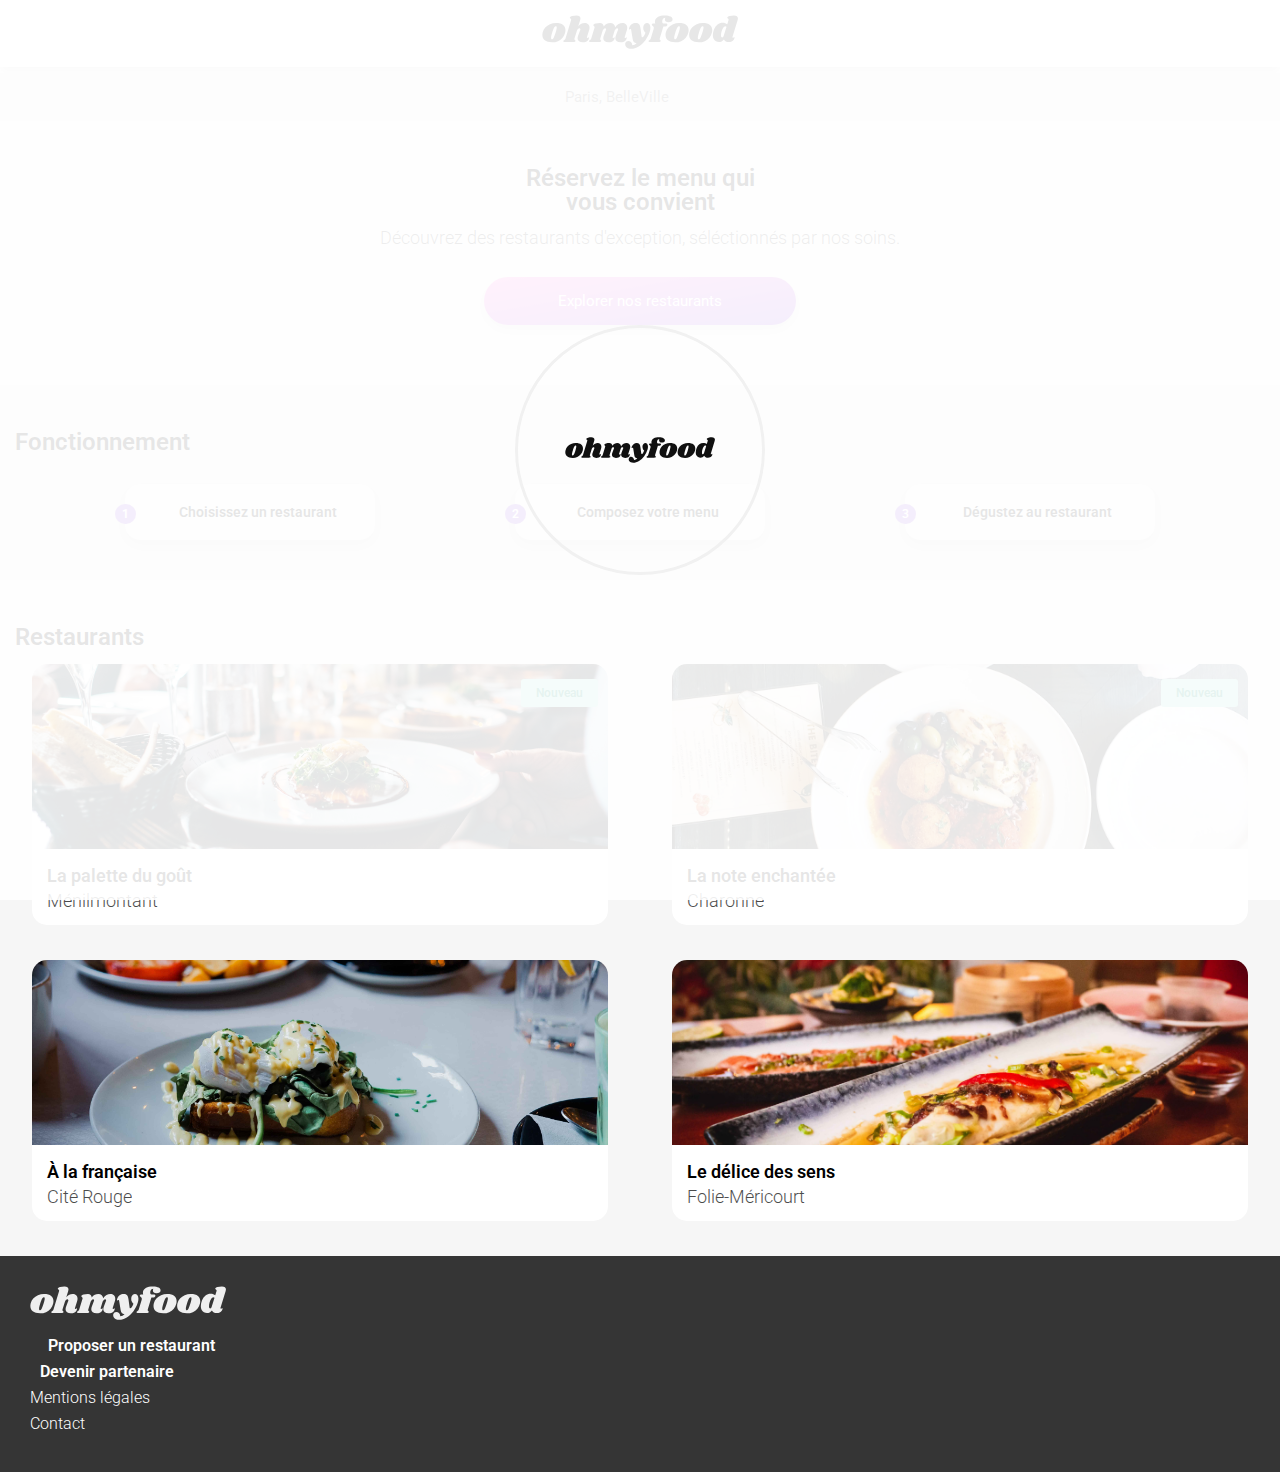
==== commit 13f9fe66: "fixing issues on  the site" ====
--- a/index.html
+++ b/index.html
@@ -14,7 +14,7 @@
 			integrity="sha384-vp86vTRFVJgpjF9jiIGPEEqYqlDwgyBgEF109VFjmqGmIY/Y4HV4d3Gp2irVfcrp"
 			crossorigin="anonymous"
 		/>
-		<link rel="stylesheet" href="styles/css/main.css" />
+		<link rel="stylesheet" href="styles/sass/main.css" />
 		<title>Oh My Food</title>
 	</head>
 	<body>
@@ -93,8 +93,8 @@
 								<h2 class="card-home__title">
 									La palette du goût
 									<span class="like">
-										<i class="far fa-heart dislike-icon"></i>
-										<i class="fas fa-heart like-icon"></i>
+										<i class="dislike-icon far fa-heart"></i>
+										<i class="like-icon fas fa-heart"></i>
 									</span>
 								</h2>
 								<p>Ménilmontant</p>
@@ -181,7 +181,9 @@
 						<a href="#">Devenir partenaire</a>
 					</li>
 					<li class="footer__list-item"><a href="#">Mentions légales</a></li>
-					<li class="footer__list-item"><a href="#">Contact</a></li>
+					<li class="footer__list-item">
+						<a href="mailto:cemkutlu.developer@gmail.com">Contact</a>
+					</li>
 				</ul>
 			</nav>
 		</footer>
--- a/styles/sass/main.css
+++ b/styles/sass/main.css
@@ -0,0 +1,840 @@
+.wrapper .loading-spinner__logo {
+  width: 200px;
+}
+
+.loader-page {
+  display: -webkit-box;
+  display: -ms-flexbox;
+  display: flex;
+  -webkit-box-pack: center;
+      -ms-flex-pack: center;
+          justify-content: center;
+  -webkit-box-align: center;
+      -ms-flex-align: center;
+          align-items: center;
+  position: fixed;
+  width: 100vw;
+  height: 100vh;
+  background-color: rgba(255, 255, 255, 0.9);
+  -webkit-animation: loader 1s ease-in-out both;
+          animation: loader 1s ease-in-out both;
+  -webkit-animation-delay: 3s;
+          animation-delay: 3s;
+  z-index: 1;
+}
+
+.loader-page .wrapper {
+  position: relative;
+}
+
+.loader-page .wrapper img {
+  position: absolute;
+  width: 150px;
+  top: 50%;
+  left: 50%;
+  -webkit-transform: translate(-50%, -50%);
+          transform: translate(-50%, -50%);
+}
+
+.loader-page .wrapper .circle {
+  width: 250px;
+  height: 250px;
+  border-radius: 50%;
+  border: 3px solid #f1f1f1;
+  -webkit-animation: 1s linear infinite alternate spin;
+          animation: 1s linear infinite alternate spin;
+}
+
+@-webkit-keyframes spin {
+  from {
+    -webkit-box-shadow: 0 0 0 #9356dc, 0 0 0 #ff79da, 0 0 0 #99e2d0, 0 0 0 #ff79da;
+            box-shadow: 0 0 0 #9356dc, 0 0 0 #ff79da, 0 0 0 #99e2d0, 0 0 0 #ff79da;
+  }
+  to {
+    -webkit-box-shadow: 0 -10px 0 #9356dc, -10px 0 0 #ff79da, 0 10px 0 #99e2d0, 10px 0 0 #ff79da;
+            box-shadow: 0 -10px 0 #9356dc, -10px 0 0 #ff79da, 0 10px 0 #99e2d0, 10px 0 0 #ff79da;
+  }
+}
+
+@keyframes spin {
+  from {
+    -webkit-box-shadow: 0 0 0 #9356dc, 0 0 0 #ff79da, 0 0 0 #99e2d0, 0 0 0 #ff79da;
+            box-shadow: 0 0 0 #9356dc, 0 0 0 #ff79da, 0 0 0 #99e2d0, 0 0 0 #ff79da;
+  }
+  to {
+    -webkit-box-shadow: 0 -10px 0 #9356dc, -10px 0 0 #ff79da, 0 10px 0 #99e2d0, 10px 0 0 #ff79da;
+            box-shadow: 0 -10px 0 #9356dc, -10px 0 0 #ff79da, 0 10px 0 #99e2d0, 10px 0 0 #ff79da;
+  }
+}
+
+@-webkit-keyframes loader {
+  100% {
+    opacity: 0;
+    z-index: -10;
+  }
+}
+
+@keyframes loader {
+  100% {
+    opacity: 0;
+    z-index: -10;
+  }
+}
+
+.grow {
+  -webkit-animation: fadeOut 1s ease-in-out both;
+          animation: fadeOut 1s ease-in-out both;
+}
+
+@-webkit-keyframes fadeOut {
+  from {
+    opacity: 0;
+    -webkit-transform: translate(0, 0);
+            transform: translate(0, 0);
+  }
+  to {
+    opacity: 1;
+    -webkit-transform: translate(0px, -5px);
+            transform: translate(0px, -5px);
+  }
+}
+
+@keyframes fadeOut {
+  from {
+    opacity: 0;
+    -webkit-transform: translate(0, 0);
+            transform: translate(0, 0);
+  }
+  to {
+    opacity: 1;
+    -webkit-transform: translate(0px, -5px);
+            transform: translate(0px, -5px);
+  }
+}
+
+.fade-0 {
+  -webkit-animation-delay: 0s;
+          animation-delay: 0s;
+}
+
+.fade-1 {
+  -webkit-animation-delay: 0.25s;
+          animation-delay: 0.25s;
+}
+
+.fade-2 {
+  -webkit-animation-delay: 0.5s;
+          animation-delay: 0.5s;
+}
+
+.fade-3 {
+  -webkit-animation-delay: 0.75s;
+          animation-delay: 0.75s;
+}
+
+.fade-4 {
+  -webkit-animation-delay: 1s;
+          animation-delay: 1s;
+}
+
+.fade-5 {
+  -webkit-animation-delay: 1.25s;
+          animation-delay: 1.25s;
+}
+
+.fade-6 {
+  -webkit-animation-delay: 1.5s;
+          animation-delay: 1.5s;
+}
+
+.fade-7 {
+  -webkit-animation-delay: 1.75s;
+          animation-delay: 1.75s;
+}
+
+.fade-8 {
+  -webkit-animation-delay: 2s;
+          animation-delay: 2s;
+}
+
+.fade-9 {
+  -webkit-animation-delay: 2.25s;
+          animation-delay: 2.25s;
+}
+
+*,
+*:before,
+*:after {
+  -webkit-box-sizing: border-box;
+          box-sizing: border-box;
+  margin: 0;
+  padding: 0;
+  border: 0;
+}
+
+footer,
+header,
+nav,
+section,
+main {
+  display: block;
+}
+
+body {
+  line-height: 1;
+}
+
+ol,
+ul {
+  list-style: none;
+}
+
+blockquote,
+q {
+  quotes: none;
+}
+
+blockquote:before,
+blockquote:after,
+q:before,
+q:after {
+  content: '';
+  content: none;
+}
+
+table {
+  border-collapse: collapse;
+  border-spacing: 0;
+}
+
+input {
+  -webkit-appearance: none;
+  border-radius: 0;
+}
+
+a {
+  text-decoration: none;
+}
+
+h1 {
+  font-family: "Roboto", sans-serif;
+  font-weight: 600;
+  font-size: 24px;
+  padding-bottom: 15px;
+}
+
+h3 {
+  font-family: "Roboto", sans-serif;
+  font-size: 16px;
+  font-weight: 400;
+  text-align: left;
+  margin-bottom: 5px;
+}
+
+h4 {
+  font-family: "Roboto", sans-serif;
+  color: dimgray;
+  font-size: 13px;
+  font-weight: 300;
+  text-align: left;
+}
+
+.title {
+  padding: 45px 15px 15px 15px;
+}
+
+.title-restaurant {
+  display: -webkit-box;
+  display: -ms-flexbox;
+  display: flex;
+  -webkit-box-pack: justify;
+      -ms-flex-pack: justify;
+          justify-content: space-between;
+}
+
+.title-restaurant h1 {
+  font-family: "Shrikhand", cursive;
+}
+
+.title-category {
+  font-family: "Roboto", sans-serif;
+  text-transform: uppercase;
+  font-weight: 300;
+  font-size: 14px;
+  color: #353535;
+  border-bottom: 3px solid #99e2d0;
+  width: 30px;
+  height: 20px;
+}
+
+.title-new {
+  font-family: "Roboto", sans-serif;
+  font-weight: 600;
+}
+
+p {
+  font-family: "Roboto", sans-serif;
+  font-weight: 300;
+  opacity: 0.7;
+  font-size: 18px;
+  padding-bottom: 15px;
+}
+
+strong {
+  font-family: "Roboto", sans-serif;
+  font-size: 12px;
+}
+
+button {
+  font-family: "Roboto", sans-serif;
+}
+
+.btn {
+  border: none;
+  padding: 15px;
+  border-radius: 15px;
+  margin: 15px;
+  -webkit-box-shadow: rgba(0, 0, 0, 0.15) 0px 5px 15px 0px;
+          box-shadow: rgba(0, 0, 0, 0.15) 0px 5px 15px 0px;
+}
+
+.btn-menu {
+  display: -webkit-box;
+  display: -ms-flexbox;
+  display: flex;
+  width: 100%;
+  margin: 15px 0 15px 0;
+}
+
+.btn-gradient {
+  background: linear-gradient(170deg, #ff79da 0%, #9356dc 100%);
+  color: white;
+  font-size: 15px;
+  border-radius: 25px;
+  width: 60%;
+  /* Extra large devices (large laptops and desktops, 1200px and up) */
+}
+
+.btn-gradient:hover {
+  -webkit-filter: brightness(110%);
+          filter: brightness(110%);
+  -webkit-box-shadow: rgba(0, 0, 0, 0.25) 5px 5px 15px 5px;
+          box-shadow: rgba(0, 0, 0, 0.25) 5px 5px 15px 5px;
+}
+
+@media only screen and (min-width: 992px) {
+  .btn-gradient {
+    width: 10%;
+  }
+}
+
+@media only screen and (min-width: 1200px) {
+  .btn-gradient {
+    width: 10%;
+  }
+}
+
+@media only screen and (max-width: 600px) {
+  .btn-gradient {
+    width: 25%;
+  }
+}
+
+@media only screen and (min-width: 600px) {
+  .btn-gradient {
+    width: 25%;
+  }
+}
+
+@media (max-width: 900px) {
+  .btn-gradient {
+    width: 50%;
+  }
+}
+
+.like {
+  width: 25px;
+  height: 25px;
+  padding: 0;
+  display: -webkit-box;
+  display: -ms-flexbox;
+  display: flex;
+  -webkit-box-orient: vertical;
+  -webkit-box-direction: normal;
+      -ms-flex-direction: column;
+          flex-direction: column;
+  -webkit-box-align: center;
+      -ms-flex-align: center;
+          align-items: center;
+  cursor: pointer;
+  position: relative;
+}
+
+.like .dislike-icon {
+  font-size: 20px;
+  color: black;
+  position: relative;
+  -webkit-transition: all 100ms;
+  transition: all 100ms;
+}
+
+.like .dislike-icon:before {
+  opacity: 1;
+}
+
+.like .dislike-icon:hover {
+  opacity: 0;
+}
+
+.like .like-icon {
+  font-size: 20px;
+  background: linear-gradient(45deg, #ff79da 0%, #9356dc 100%);
+  -webkit-background-clip: text;
+  -webkit-text-fill-color: transparent;
+  position: relative;
+  top: -20px;
+  left: 0;
+  -webkit-transition: all 100ms;
+  transition: all 100ms;
+}
+
+.like .like-icon:hover {
+  opacity: 1;
+}
+
+.like .like-icon:before {
+  opacity: 0;
+}
+
+.footer {
+  position: -webkit-sticky;
+  position: sticky;
+  top: 0;
+  padding: 30px;
+  background-color: #353535;
+}
+
+.footer__nav {
+  color: white;
+}
+
+.footer__logo {
+  max-width: 30%;
+  -webkit-filter: invert(1);
+          filter: invert(1);
+}
+
+.footer__list {
+  padding-top: 15px;
+}
+
+.footer__list-item {
+  padding-bottom: 10px;
+}
+
+.footer__list-item > :nth-child(n + 2) {
+  font-weight: 600;
+}
+
+.footer__list-item > a {
+  color: white;
+  font-family: "Roboto", sans-serif;
+  font-weight: 300;
+  text-align: left;
+}
+
+.footer__icon {
+  padding-right: 10px;
+}
+
+.footer__icon--first {
+  padding-right: 18px;
+}
+
+.header {
+  margin-bottom: 6px;
+  padding: 15px;
+  display: -webkit-box;
+  display: -ms-flexbox;
+  display: flex;
+  -webkit-box-orient: vertical;
+  -webkit-box-direction: normal;
+      -ms-flex-direction: column;
+          flex-direction: column;
+  -webkit-box-align: center;
+      -ms-flex-align: center;
+          align-items: center;
+  -webkit-box-shadow: rgba(0, 0, 0, 0.2) 0px 5px 10px;
+          box-shadow: rgba(0, 0, 0, 0.2) 0px 5px 10px;
+}
+
+.localisation {
+  padding: 15px;
+  display: -webkit-box;
+  display: -ms-flexbox;
+  display: flex;
+  -webkit-box-orient: vertical;
+  -webkit-box-direction: normal;
+      -ms-flex-direction: column;
+          flex-direction: column;
+  -webkit-box-align: center;
+      -ms-flex-align: center;
+          align-items: center;
+  background-color: #eaeaea;
+}
+
+.localisation__icon {
+  padding-right: 10px;
+}
+
+.localisation__searchbar {
+  width: 150px;
+  cursor: pointer;
+  border: none;
+  font-size: 15px;
+  background-color: #eaeaea;
+  font-family: "Roboto", sans-serif;
+}
+
+.localisation__searchbar::-webkit-input-placeholder {
+  opacity: 1;
+}
+
+.localisation__searchbar:-ms-input-placeholder {
+  opacity: 1;
+}
+
+.localisation__searchbar::-ms-input-placeholder {
+  opacity: 1;
+}
+
+.localisation__searchbar::placeholder {
+  opacity: 1;
+}
+
+.explorer {
+  background-color: #f6f6f6;
+  padding: 45px 15px 45px 15px;
+  text-align: center;
+}
+
+.fonctionnement {
+  padding-bottom: 25px;
+  counter-reset: counterFonctionnement;
+}
+
+.fonctionnement__step {
+  max-width: 100%;
+  display: -webkit-box;
+  display: -ms-flexbox;
+  display: flex;
+  -webkit-box-orient: vertical;
+  -webkit-box-direction: normal;
+      -ms-flex-direction: column;
+          flex-direction: column;
+  -webkit-box-align: center;
+      -ms-flex-align: center;
+          align-items: center;
+}
+
+.fonctionnement__button {
+  font-size: 14px;
+  font-weight: 600;
+  padding: 20px;
+  width: 250px;
+  position: relative;
+}
+
+.fonctionnement__button::before {
+  counter-increment: counterFonctionnement;
+  content: counter(counterFonctionnement);
+  color: white;
+  background-color: #9356dc;
+  border-radius: 100px;
+  font-size: 12px;
+  padding: 3px 7px 3px 7px;
+  left: -10px;
+  position: absolute;
+}
+
+.fonctionnement__button:hover {
+  background-color: #e9d8fd;
+}
+
+.fonctionnement__button:hover .fonctionnement__icon {
+  color: #9356dc;
+}
+
+.fonctionnement__icon {
+  padding-right: 15px;
+}
+
+.restaurant {
+  background-color: #f6f6f6;
+}
+
+.card-home {
+  max-width: 90%;
+  margin: auto;
+  border-radius: 15px;
+  background-color: white;
+  position: relative;
+}
+
+.card-home__title-new {
+  background-color: #99e2d0;
+  color: #008766;
+  padding: 8px 15px 8px 15px;
+  border-radius: 3px;
+  position: absolute;
+  top: 15px;
+  right: 10px;
+}
+
+.card-home__banner {
+  -o-object-fit: cover;
+     object-fit: cover;
+  width: 100%;
+  height: 185px;
+  border-radius: 15px 15px 0 0;
+}
+
+.card-home__content {
+  margin: 15px;
+  color: black;
+}
+
+.card-home__title {
+  font-family: "Roboto", sans-serif;
+  font-size: 18px;
+  font-weight: 600;
+  display: -webkit-box;
+  display: -ms-flexbox;
+  display: flex;
+  -webkit-box-pack: justify;
+      -ms-flex-pack: justify;
+          justify-content: space-between;
+}
+
+@media only screen and (min-width: 992px) {
+  .container-flex {
+    display: -webkit-box;
+    display: -ms-flexbox;
+    display: flex;
+    -webkit-box-orient: horizontal;
+    -webkit-box-direction: normal;
+        -ms-flex-flow: row wrap;
+            flex-flow: row wrap;
+    -webkit-box-pack: space-evenly;
+        -ms-flex-pack: space-evenly;
+            justify-content: space-evenly;
+    -webkit-box-ordinal-group: 3;
+        -ms-flex-order: 2;
+            order: 2;
+  }
+  .container-flex > a {
+    width: 50%;
+    margin-bottom: 20px;
+  }
+}
+
+/* Extra large devices (large laptops and desktops, 1200px and up) */
+@media only screen and (min-width: 1200px) {
+  .container-flex {
+    display: -webkit-box;
+    display: -ms-flexbox;
+    display: flex;
+    -webkit-box-orient: horizontal;
+    -webkit-box-direction: normal;
+        -ms-flex-flow: row wrap;
+            flex-flow: row wrap;
+    -webkit-box-pack: space-evenly;
+        -ms-flex-pack: space-evenly;
+            justify-content: space-evenly;
+    -webkit-box-ordinal-group: 3;
+        -ms-flex-order: 2;
+            order: 2;
+  }
+  .container-flex > a {
+    width: 50%;
+    margin-bottom: 20px;
+  }
+}
+
+main {
+  background-color: #eaeaea;
+  position: relative;
+  top: 0;
+  left: 0;
+}
+
+.header .back-button {
+  text-decoration: none;
+  color: black;
+  position: absolute;
+  left: 25px;
+  padding-top: 10px;
+}
+
+.banner {
+  max-width: 100%;
+}
+
+.banner__image {
+  width: 100%;
+  position: relative;
+  top: 0;
+  left: 0;
+  /* Extra large devices (large laptops and desktops, 1200px and up) */
+}
+
+@media only screen and (min-width: 992px) {
+  .banner__image {
+    -o-object-fit: cover;
+       object-fit: cover;
+    max-height: 350px;
+    -o-object-position: 50% 50%;
+       object-position: 50% 50%;
+  }
+}
+
+@media only screen and (min-width: 1200px) {
+  .banner__image {
+    -o-object-fit: cover;
+       object-fit: cover;
+    max-height: 350px;
+    -o-object-position: 50% 50%;
+       object-position: 50% 50%;
+  }
+}
+
+.container {
+  background-color: #eaeaea;
+  position: relative;
+  top: -50px;
+  left: 0px;
+  right: 0px;
+  border-radius: 35px 35px 0 0;
+  padding: 30px;
+}
+
+.commande {
+  padding: 15px;
+  display: -webkit-box;
+  display: -ms-flexbox;
+  display: flex;
+  -webkit-box-orient: vertical;
+  -webkit-box-direction: normal;
+      -ms-flex-direction: column;
+          flex-direction: column;
+  -webkit-box-align: center;
+      -ms-flex-align: center;
+          align-items: center;
+}
+
+.menu-plat {
+  background-color: white;
+  max-width: 100%;
+  border-radius: 15px;
+  overflow: hidden;
+  display: -webkit-box;
+  display: -ms-flexbox;
+  display: flex;
+  padding: 15px;
+  margin: 1rem 0;
+  cursor: pointer;
+  -webkit-box-shadow: rgba(0, 0, 0, 0.15) 0px 5px 15px 0px;
+          box-shadow: rgba(0, 0, 0, 0.15) 0px 5px 15px 0px;
+  /* Extra large devices (large laptops and desktops, 1200px and up) */
+}
+
+@media only screen and (min-width: 992px) {
+  .menu-plat {
+    width: 315px;
+  }
+}
+
+@media only screen and (min-width: 1200px) {
+  .menu-plat {
+    width: 315px;
+  }
+}
+
+.menu-plat .menu {
+  -webkit-box-flex: 1;
+      -ms-flex: 1;
+          flex: 1;
+  white-space: nowrap;
+  text-overflow: ellipsis;
+  overflow: hidden;
+}
+
+.menu-plat .menu h3 {
+  text-overflow: ellipsis;
+  overflow: hidden;
+}
+
+.menu-plat .menu h4 {
+  text-overflow: ellipsis;
+  overflow: hidden;
+}
+
+.menu-plat .menu-price {
+  font-weight: 700;
+  display: -webkit-box;
+  display: -ms-flexbox;
+  display: flex;
+  -webkit-box-pack: end;
+      -ms-flex-pack: end;
+          justify-content: flex-end;
+  -webkit-box-align: end;
+      -ms-flex-align: end;
+          align-items: flex-end;
+  padding-left: 0.5rem;
+}
+
+.menu-plat .menu-check__btn {
+  background-color: #99e2d0;
+  margin: -1rem -5rem -1rem 1rem;
+  width: 4rem;
+  display: -webkit-box;
+  display: -ms-flexbox;
+  display: flex;
+  -webkit-box-align: center;
+      -ms-flex-align: center;
+          align-items: center;
+  -webkit-box-pack: center;
+      -ms-flex-pack: center;
+          justify-content: center;
+  -webkit-transition-duration: 0.5s;
+          transition-duration: 0.5s;
+}
+
+.menu-plat:hover .menu-check__btn {
+  margin-right: -1rem;
+}
+
+.menu-plat .check-icon {
+  width: 1.6rem;
+  color: white;
+  font-size: 24px;
+  display: -webkit-box;
+  display: -ms-flexbox;
+  display: flex;
+  -webkit-box-align: center;
+      -ms-flex-align: center;
+          align-items: center;
+  -webkit-box-pack: center;
+      -ms-flex-pack: center;
+          justify-content: center;
+  -webkit-transform: rotate(180deg);
+          transform: rotate(180deg);
+  -webkit-transition-duration: 0.5s;
+          transition-duration: 0.5s;
+}
+
+.menu-plat:hover .check-icon {
+  -webkit-transform: rotate(0);
+          transform: rotate(0);
+}
+/*# sourceMappingURL=main.css.map */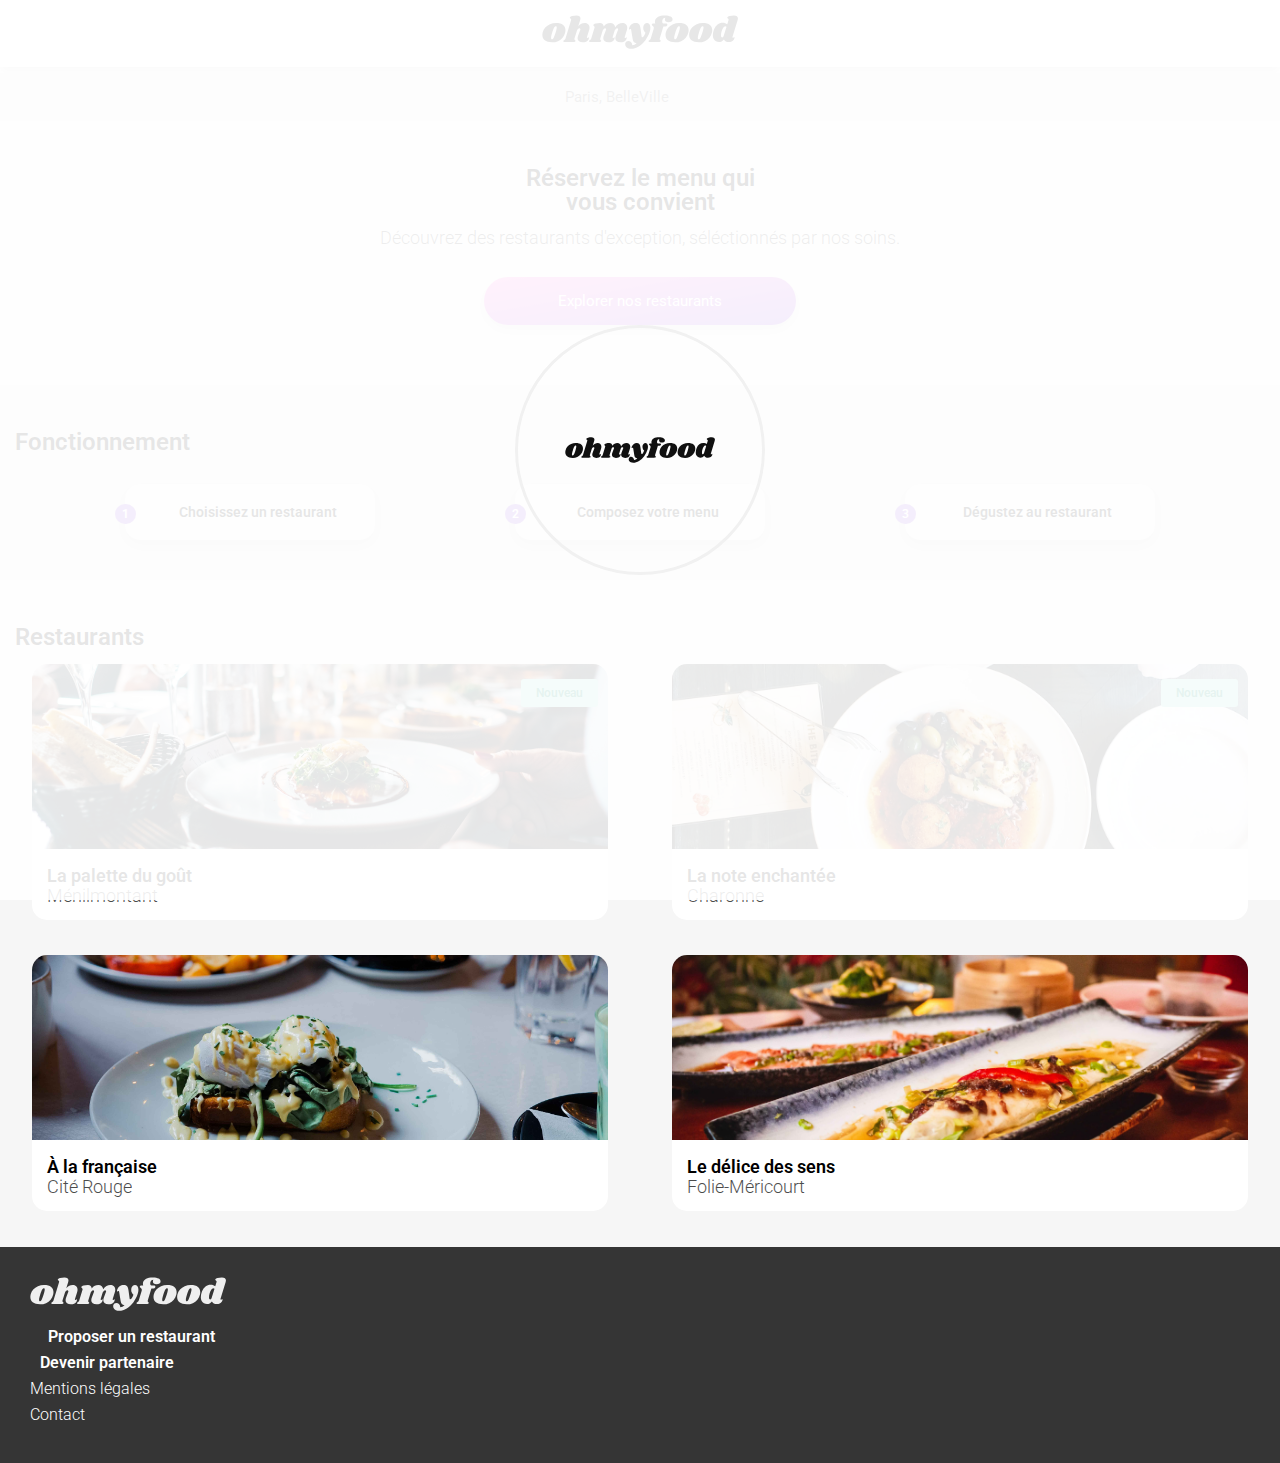
==== commit 3190d0da: "fixing css issues" ====
--- a/index.html
+++ b/index.html
@@ -14,7 +14,7 @@
 			integrity="sha384-vp86vTRFVJgpjF9jiIGPEEqYqlDwgyBgEF109VFjmqGmIY/Y4HV4d3Gp2irVfcrp"
 			crossorigin="anonymous"
 		/>
-		<link rel="stylesheet" href="styles/sass/main.css" />
+		<link rel="stylesheet" href="styles/css/main.css" />
 		<title>Oh My Food</title>
 	</head>
 	<body>
--- a/styles/css/main.css
+++ b/styles/css/main.css
@@ -0,0 +1,840 @@
+.wrapper .loading-spinner__logo {
+  width: 200px;
+}
+
+.loader-page {
+  display: -webkit-box;
+  display: -ms-flexbox;
+  display: flex;
+  -webkit-box-pack: center;
+      -ms-flex-pack: center;
+          justify-content: center;
+  -webkit-box-align: center;
+      -ms-flex-align: center;
+          align-items: center;
+  position: fixed;
+  width: 100vw;
+  height: 100vh;
+  background-color: rgba(255, 255, 255, 0.9);
+  -webkit-animation: loader 1s ease-in-out both;
+          animation: loader 1s ease-in-out both;
+  -webkit-animation-delay: 3s;
+          animation-delay: 3s;
+  z-index: 1;
+}
+
+.loader-page .wrapper {
+  position: relative;
+}
+
+.loader-page .wrapper img {
+  position: absolute;
+  width: 150px;
+  top: 50%;
+  left: 50%;
+  -webkit-transform: translate(-50%, -50%);
+          transform: translate(-50%, -50%);
+}
+
+.loader-page .wrapper .circle {
+  width: 250px;
+  height: 250px;
+  border-radius: 50%;
+  border: 3px solid #f1f1f1;
+  -webkit-animation: 1s linear infinite alternate spin;
+          animation: 1s linear infinite alternate spin;
+}
+
+@-webkit-keyframes spin {
+  from {
+    -webkit-box-shadow: 0 0 0 #9356dc, 0 0 0 #ff79da, 0 0 0 #99e2d0, 0 0 0 #ff79da;
+            box-shadow: 0 0 0 #9356dc, 0 0 0 #ff79da, 0 0 0 #99e2d0, 0 0 0 #ff79da;
+  }
+  to {
+    -webkit-box-shadow: 0 -10px 0 #9356dc, -10px 0 0 #ff79da, 0 10px 0 #99e2d0, 10px 0 0 #ff79da;
+            box-shadow: 0 -10px 0 #9356dc, -10px 0 0 #ff79da, 0 10px 0 #99e2d0, 10px 0 0 #ff79da;
+  }
+}
+
+@keyframes spin {
+  from {
+    -webkit-box-shadow: 0 0 0 #9356dc, 0 0 0 #ff79da, 0 0 0 #99e2d0, 0 0 0 #ff79da;
+            box-shadow: 0 0 0 #9356dc, 0 0 0 #ff79da, 0 0 0 #99e2d0, 0 0 0 #ff79da;
+  }
+  to {
+    -webkit-box-shadow: 0 -10px 0 #9356dc, -10px 0 0 #ff79da, 0 10px 0 #99e2d0, 10px 0 0 #ff79da;
+            box-shadow: 0 -10px 0 #9356dc, -10px 0 0 #ff79da, 0 10px 0 #99e2d0, 10px 0 0 #ff79da;
+  }
+}
+
+@-webkit-keyframes loader {
+  100% {
+    opacity: 0;
+    z-index: -10;
+  }
+}
+
+@keyframes loader {
+  100% {
+    opacity: 0;
+    z-index: -10;
+  }
+}
+
+.grow {
+  -webkit-animation: fadeOut 1s ease-in-out both;
+          animation: fadeOut 1s ease-in-out both;
+}
+
+@-webkit-keyframes fadeOut {
+  from {
+    opacity: 0;
+    -webkit-transform: translate(0, 0);
+            transform: translate(0, 0);
+  }
+  to {
+    opacity: 1;
+    -webkit-transform: translate(0px, -5px);
+            transform: translate(0px, -5px);
+  }
+}
+
+@keyframes fadeOut {
+  from {
+    opacity: 0;
+    -webkit-transform: translate(0, 0);
+            transform: translate(0, 0);
+  }
+  to {
+    opacity: 1;
+    -webkit-transform: translate(0px, -5px);
+            transform: translate(0px, -5px);
+  }
+}
+
+.fade-0 {
+  -webkit-animation-delay: 0s;
+          animation-delay: 0s;
+}
+
+.fade-1 {
+  -webkit-animation-delay: 0.25s;
+          animation-delay: 0.25s;
+}
+
+.fade-2 {
+  -webkit-animation-delay: 0.5s;
+          animation-delay: 0.5s;
+}
+
+.fade-3 {
+  -webkit-animation-delay: 0.75s;
+          animation-delay: 0.75s;
+}
+
+.fade-4 {
+  -webkit-animation-delay: 1s;
+          animation-delay: 1s;
+}
+
+.fade-5 {
+  -webkit-animation-delay: 1.25s;
+          animation-delay: 1.25s;
+}
+
+.fade-6 {
+  -webkit-animation-delay: 1.5s;
+          animation-delay: 1.5s;
+}
+
+.fade-7 {
+  -webkit-animation-delay: 1.75s;
+          animation-delay: 1.75s;
+}
+
+.fade-8 {
+  -webkit-animation-delay: 2s;
+          animation-delay: 2s;
+}
+
+.fade-9 {
+  -webkit-animation-delay: 2.25s;
+          animation-delay: 2.25s;
+}
+
+*,
+*:before,
+*:after {
+  -webkit-box-sizing: border-box;
+          box-sizing: border-box;
+  margin: 0;
+  padding: 0;
+  border: 0;
+}
+
+footer,
+header,
+nav,
+section,
+main {
+  display: block;
+}
+
+body {
+  line-height: 1;
+}
+
+ol,
+ul {
+  list-style: none;
+}
+
+blockquote,
+q {
+  quotes: none;
+}
+
+blockquote:before,
+blockquote:after,
+q:before,
+q:after {
+  content: '';
+  content: none;
+}
+
+table {
+  border-collapse: collapse;
+  border-spacing: 0;
+}
+
+input {
+  -webkit-appearance: none;
+  border-radius: 0;
+}
+
+a {
+  text-decoration: none;
+}
+
+h1 {
+  font-family: "Roboto", sans-serif;
+  font-weight: 600;
+  font-size: 24px;
+  padding-bottom: 15px;
+}
+
+h3 {
+  font-family: "Roboto", sans-serif;
+  font-size: 16px;
+  font-weight: 400;
+  text-align: left;
+  margin-bottom: 5px;
+}
+
+h4 {
+  font-family: "Roboto", sans-serif;
+  color: dimgray;
+  font-size: 13px;
+  font-weight: 300;
+  text-align: left;
+}
+
+.title {
+  padding: 45px 15px 15px 15px;
+}
+
+.title-restaurant {
+  display: -webkit-box;
+  display: -ms-flexbox;
+  display: flex;
+  -webkit-box-pack: justify;
+      -ms-flex-pack: justify;
+          justify-content: space-between;
+}
+
+.title-restaurant h1 {
+  font-family: "Shrikhand", cursive;
+}
+
+.title-category {
+  font-family: "Roboto", sans-serif;
+  text-transform: uppercase;
+  font-weight: 300;
+  font-size: 14px;
+  color: #353535;
+  border-bottom: 3px solid #99e2d0;
+  width: 30px;
+  height: 20px;
+}
+
+.title-new {
+  font-family: "Roboto", sans-serif;
+  font-weight: 600;
+}
+
+p {
+  font-family: "Roboto", sans-serif;
+  font-weight: 300;
+  opacity: 0.7;
+  font-size: 18px;
+  padding-bottom: 15px;
+}
+
+strong {
+  font-family: "Roboto", sans-serif;
+  font-size: 12px;
+}
+
+button {
+  font-family: "Roboto", sans-serif;
+}
+
+.btn {
+  border: none;
+  padding: 15px;
+  border-radius: 15px;
+  margin: 15px;
+  -webkit-box-shadow: rgba(0, 0, 0, 0.15) 0px 5px 15px 0px;
+          box-shadow: rgba(0, 0, 0, 0.15) 0px 5px 15px 0px;
+}
+
+.btn-menu {
+  display: -webkit-box;
+  display: -ms-flexbox;
+  display: flex;
+  width: 100%;
+  margin: 15px 0 15px 0;
+}
+
+.btn-gradient {
+  background: linear-gradient(170deg, #ff79da 0%, #9356dc 100%);
+  color: white;
+  font-size: 15px;
+  border-radius: 25px;
+  width: 60%;
+  /* Extra large devices (large laptops and desktops, 1200px and up) */
+}
+
+.btn-gradient:hover {
+  -webkit-filter: brightness(110%);
+          filter: brightness(110%);
+  -webkit-box-shadow: rgba(0, 0, 0, 0.25) 5px 5px 15px 5px;
+          box-shadow: rgba(0, 0, 0, 0.25) 5px 5px 15px 5px;
+}
+
+@media only screen and (min-width: 992px) {
+  .btn-gradient {
+    width: 10%;
+  }
+}
+
+@media only screen and (min-width: 1200px) {
+  .btn-gradient {
+    width: 10%;
+  }
+}
+
+@media only screen and (max-width: 600px) {
+  .btn-gradient {
+    width: 25%;
+  }
+}
+
+@media only screen and (min-width: 600px) {
+  .btn-gradient {
+    width: 25%;
+  }
+}
+
+@media (max-width: 900px) {
+  .btn-gradient {
+    width: 50%;
+  }
+}
+
+.like {
+  height: 20px;
+  padding: 0;
+  display: -webkit-box;
+  display: -ms-flexbox;
+  display: flex;
+  -webkit-box-orient: vertical;
+  -webkit-box-direction: normal;
+      -ms-flex-direction: column;
+          flex-direction: column;
+  -webkit-box-align: center;
+      -ms-flex-align: center;
+          align-items: center;
+  cursor: pointer;
+  position: relative;
+}
+
+.like:hover {
+  background: linear-gradient(45deg, #ff79da 0%, #9356dc 100%);
+  -webkit-background-clip: text;
+  -webkit-text-fill-color: transparent;
+}
+
+.like .dislike-icon {
+  font-size: 20px;
+  color: black;
+  position: relative;
+  opacity: 1;
+  -webkit-transition: all 100ms;
+  transition: all 100ms;
+}
+
+.like .dislike-icon:hover {
+  opacity: 0;
+}
+
+.like .like-icon {
+  font-size: 20px;
+  background: linear-gradient(45deg, #ff79da 0%, #9356dc 100%);
+  -webkit-background-clip: text;
+  -webkit-text-fill-color: transparent;
+  position: relative;
+  top: -20px;
+  left: 0;
+  opacity: 0;
+  -webkit-transition: all 100ms;
+  transition: all 100ms;
+}
+
+.like .like-icon:hover {
+  opacity: 1;
+}
+
+.footer {
+  position: -webkit-sticky;
+  position: sticky;
+  top: 0;
+  padding: 30px;
+  background-color: #353535;
+}
+
+.footer__nav {
+  color: white;
+}
+
+.footer__logo {
+  max-width: 30%;
+  -webkit-filter: invert(1);
+          filter: invert(1);
+}
+
+.footer__list {
+  padding-top: 15px;
+}
+
+.footer__list-item {
+  padding-bottom: 10px;
+}
+
+.footer__list-item > :nth-child(n + 2) {
+  font-weight: 600;
+}
+
+.footer__list-item > a {
+  color: white;
+  font-family: "Roboto", sans-serif;
+  font-weight: 300;
+  text-align: left;
+}
+
+.footer__icon {
+  padding-right: 10px;
+}
+
+.footer__icon--first {
+  padding-right: 18px;
+}
+
+.header {
+  margin-bottom: 6px;
+  padding: 15px;
+  display: -webkit-box;
+  display: -ms-flexbox;
+  display: flex;
+  -webkit-box-orient: vertical;
+  -webkit-box-direction: normal;
+      -ms-flex-direction: column;
+          flex-direction: column;
+  -webkit-box-align: center;
+      -ms-flex-align: center;
+          align-items: center;
+  -webkit-box-shadow: rgba(0, 0, 0, 0.2) 0px 5px 10px;
+          box-shadow: rgba(0, 0, 0, 0.2) 0px 5px 10px;
+}
+
+.localisation {
+  padding: 15px;
+  display: -webkit-box;
+  display: -ms-flexbox;
+  display: flex;
+  -webkit-box-orient: vertical;
+  -webkit-box-direction: normal;
+      -ms-flex-direction: column;
+          flex-direction: column;
+  -webkit-box-align: center;
+      -ms-flex-align: center;
+          align-items: center;
+  background-color: #eaeaea;
+}
+
+.localisation__icon {
+  padding-right: 10px;
+}
+
+.localisation__searchbar {
+  width: 150px;
+  cursor: pointer;
+  border: none;
+  font-size: 15px;
+  background-color: #eaeaea;
+  font-family: "Roboto", sans-serif;
+}
+
+.localisation__searchbar::-webkit-input-placeholder {
+  opacity: 1;
+}
+
+.localisation__searchbar:-ms-input-placeholder {
+  opacity: 1;
+}
+
+.localisation__searchbar::-ms-input-placeholder {
+  opacity: 1;
+}
+
+.localisation__searchbar::placeholder {
+  opacity: 1;
+}
+
+.explorer {
+  background-color: #f6f6f6;
+  padding: 45px 15px 45px 15px;
+  text-align: center;
+}
+
+.fonctionnement {
+  padding-bottom: 25px;
+  counter-reset: counterFonctionnement;
+}
+
+.fonctionnement__step {
+  max-width: 100%;
+  display: -webkit-box;
+  display: -ms-flexbox;
+  display: flex;
+  -webkit-box-orient: vertical;
+  -webkit-box-direction: normal;
+      -ms-flex-direction: column;
+          flex-direction: column;
+  -webkit-box-align: center;
+      -ms-flex-align: center;
+          align-items: center;
+}
+
+.fonctionnement__button {
+  font-size: 14px;
+  font-weight: 600;
+  padding: 20px;
+  width: 250px;
+  position: relative;
+}
+
+.fonctionnement__button::before {
+  counter-increment: counterFonctionnement;
+  content: counter(counterFonctionnement);
+  color: white;
+  background-color: #9356dc;
+  border-radius: 100px;
+  font-size: 12px;
+  padding: 3px 7px 3px 7px;
+  left: -10px;
+  position: absolute;
+}
+
+.fonctionnement__button:hover {
+  background-color: #e9d8fd;
+}
+
+.fonctionnement__button:hover .fonctionnement__icon {
+  color: #9356dc;
+}
+
+.fonctionnement__icon {
+  padding-right: 15px;
+}
+
+.restaurant {
+  background-color: #f6f6f6;
+  padding-bottom: 1px;
+}
+
+.card-home {
+  max-width: 90%;
+  margin: auto;
+  border-radius: 15px;
+  background-color: white;
+  position: relative;
+}
+
+.card-home__title-new {
+  background-color: #99e2d0;
+  color: #008766;
+  padding: 8px 15px 8px 15px;
+  border-radius: 3px;
+  position: absolute;
+  top: 15px;
+  right: 10px;
+}
+
+.card-home__banner {
+  -o-object-fit: cover;
+     object-fit: cover;
+  width: 100%;
+  height: 185px;
+  border-radius: 15px 15px 0 0;
+}
+
+.card-home__content {
+  margin: 15px;
+  color: black;
+}
+
+.card-home__title {
+  font-family: "Roboto", sans-serif;
+  font-size: 18px;
+  font-weight: 600;
+  display: -webkit-box;
+  display: -ms-flexbox;
+  display: flex;
+  -webkit-box-pack: justify;
+      -ms-flex-pack: justify;
+          justify-content: space-between;
+}
+
+@media only screen and (min-width: 992px) {
+  .container-flex {
+    display: -webkit-box;
+    display: -ms-flexbox;
+    display: flex;
+    -webkit-box-orient: horizontal;
+    -webkit-box-direction: normal;
+        -ms-flex-flow: row wrap;
+            flex-flow: row wrap;
+    -webkit-box-pack: space-evenly;
+        -ms-flex-pack: space-evenly;
+            justify-content: space-evenly;
+    -webkit-box-ordinal-group: 3;
+        -ms-flex-order: 2;
+            order: 2;
+  }
+  .container-flex > a {
+    width: 50%;
+    margin-bottom: 20px;
+  }
+}
+
+/* Extra large devices (large laptops and desktops, 1200px and up) */
+@media only screen and (min-width: 1200px) {
+  .container-flex {
+    display: -webkit-box;
+    display: -ms-flexbox;
+    display: flex;
+    -webkit-box-orient: horizontal;
+    -webkit-box-direction: normal;
+        -ms-flex-flow: row wrap;
+            flex-flow: row wrap;
+    -webkit-box-pack: space-evenly;
+        -ms-flex-pack: space-evenly;
+            justify-content: space-evenly;
+    -webkit-box-ordinal-group: 3;
+        -ms-flex-order: 2;
+            order: 2;
+  }
+  .container-flex > a {
+    width: 50%;
+    margin-bottom: 20px;
+  }
+}
+
+main {
+  background-color: #eaeaea;
+  position: relative;
+  top: 0;
+  left: 0;
+}
+
+.header .back-button {
+  text-decoration: none;
+  color: black;
+  position: absolute;
+  left: 25px;
+  padding-top: 10px;
+}
+
+.banner {
+  max-width: 100%;
+}
+
+.banner__image {
+  width: 100%;
+  position: relative;
+  top: 0;
+  left: 0;
+  /* Extra large devices (large laptops and desktops, 1200px and up) */
+}
+
+@media only screen and (min-width: 992px) {
+  .banner__image {
+    -o-object-fit: cover;
+       object-fit: cover;
+    max-height: 350px;
+    -o-object-position: 50% 50%;
+       object-position: 50% 50%;
+  }
+}
+
+@media only screen and (min-width: 1200px) {
+  .banner__image {
+    -o-object-fit: cover;
+       object-fit: cover;
+    max-height: 350px;
+    -o-object-position: 50% 50%;
+       object-position: 50% 50%;
+  }
+}
+
+.container {
+  background-color: #eaeaea;
+  position: relative;
+  top: -50px;
+  left: 0px;
+  right: 0px;
+  border-radius: 35px 35px 0 0;
+  padding: 30px;
+}
+
+.commande {
+  padding: 15px;
+  display: -webkit-box;
+  display: -ms-flexbox;
+  display: flex;
+  -webkit-box-orient: vertical;
+  -webkit-box-direction: normal;
+      -ms-flex-direction: column;
+          flex-direction: column;
+  -webkit-box-align: center;
+      -ms-flex-align: center;
+          align-items: center;
+}
+
+.menu-plat {
+  background-color: white;
+  max-width: 100%;
+  border-radius: 15px;
+  overflow: hidden;
+  display: -webkit-box;
+  display: -ms-flexbox;
+  display: flex;
+  padding: 15px;
+  margin: 1rem 0;
+  cursor: pointer;
+  -webkit-box-shadow: rgba(0, 0, 0, 0.15) 0px 5px 15px 0px;
+          box-shadow: rgba(0, 0, 0, 0.15) 0px 5px 15px 0px;
+  /* Extra large devices (large laptops and desktops, 1200px and up) */
+}
+
+@media only screen and (min-width: 992px) {
+  .menu-plat {
+    width: 315px;
+  }
+}
+
+@media only screen and (min-width: 1200px) {
+  .menu-plat {
+    width: 315px;
+  }
+}
+
+.menu-plat .menu {
+  -webkit-box-flex: 1;
+      -ms-flex: 1;
+          flex: 1;
+  white-space: nowrap;
+  text-overflow: ellipsis;
+  overflow: hidden;
+}
+
+.menu-plat .menu h3 {
+  text-overflow: ellipsis;
+  overflow: hidden;
+}
+
+.menu-plat .menu h4 {
+  text-overflow: ellipsis;
+  overflow: hidden;
+}
+
+.menu-plat .menu-price {
+  font-weight: 700;
+  display: -webkit-box;
+  display: -ms-flexbox;
+  display: flex;
+  -webkit-box-pack: end;
+      -ms-flex-pack: end;
+          justify-content: flex-end;
+  -webkit-box-align: end;
+      -ms-flex-align: end;
+          align-items: flex-end;
+  padding-left: 0.5rem;
+}
+
+.menu-plat .menu-check__btn {
+  background-color: #99e2d0;
+  margin: -1rem -5rem -1rem 1rem;
+  width: 4rem;
+  display: -webkit-box;
+  display: -ms-flexbox;
+  display: flex;
+  -webkit-box-align: center;
+      -ms-flex-align: center;
+          align-items: center;
+  -webkit-box-pack: center;
+      -ms-flex-pack: center;
+          justify-content: center;
+  -webkit-transition-duration: 0.5s;
+          transition-duration: 0.5s;
+}
+
+.menu-plat:hover .menu-check__btn {
+  margin-right: -1rem;
+}
+
+.menu-plat .check-icon {
+  width: 1.6rem;
+  color: white;
+  font-size: 24px;
+  display: -webkit-box;
+  display: -ms-flexbox;
+  display: flex;
+  -webkit-box-align: center;
+      -ms-flex-align: center;
+          align-items: center;
+  -webkit-box-pack: center;
+      -ms-flex-pack: center;
+          justify-content: center;
+  -webkit-transform: rotate(180deg);
+          transform: rotate(180deg);
+  -webkit-transition-duration: 0.5s;
+          transition-duration: 0.5s;
+}
+
+.menu-plat:hover .check-icon {
+  -webkit-transform: rotate(0);
+          transform: rotate(0);
+}
+/*# sourceMappingURL=main.css.map */